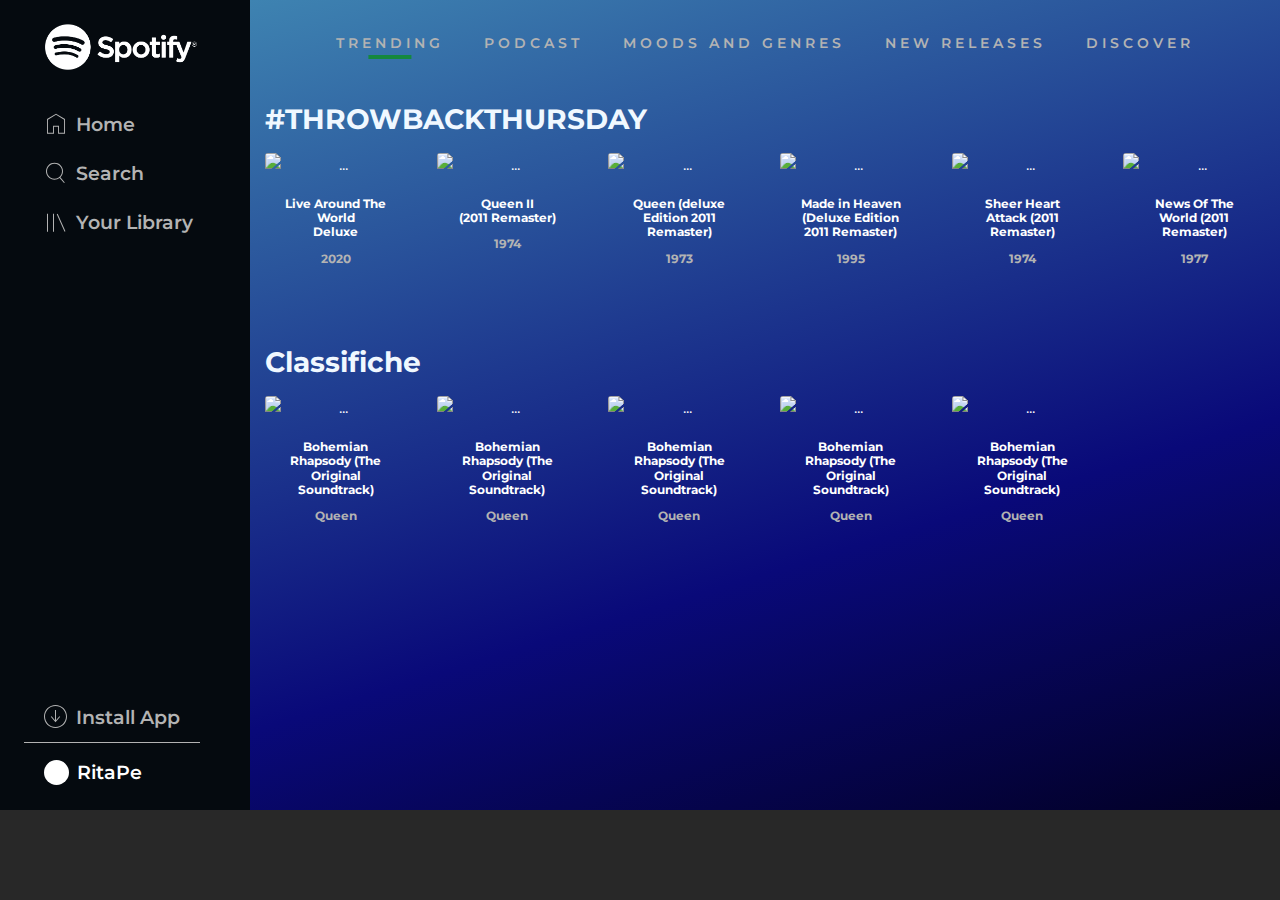
==== index.html @ f28c3aa2 "card-effect-index-album" ====
<!DOCTYPE html>
<html lang="en">

<head>
    <meta charset="UTF-8">
    <meta name="viewport" content="width=device-width, initial-scale=1.0">
    <link rel="stylesheet" href="https://stackpath.bootstrapcdn.com/bootstrap/4.5.2/css/bootstrap.min.css">
    <link rel="stylesheet" href="style.css">
    <title>Spotify Clone</title>
</head>

<body>
    <div class="wrapper d-flex flex-column-reverse flex-md-row">
        <div class="sideNav d-flex flex-row flex-md-column">
            <div class="sideNav__nav d-flex flex-row flex-md-column">
                <!-- logo -->

                <a href="#" class="sideNav__logo d-none d-md-block"><img src="./imgs/Spotify_Logo_RGB_White.png"
                        alt="spotify_logo"></a>

                <!-- sidebar links -->
                <div class="sideNav__nav-links d-flex flex-row flex-md-column text-left">
                    <a href="#"> <svg class="mr-2" viewBox="0 0 512 512" width="24" height="24"
                            xmlns="http://www.w3.org/2000/svg">
                            <path
                                d="M 256.274 60.84 L 84.324 166.237 L 84.324 443.063 L 193.27 443.063 L 193.27 293.73 L 320.228 293.73 L 320.228 443.063 L 428.222 443.063 L 428.222 165.476 L 256.274 60.84 Z M 256.274 35.95 L 448.452 149.145 L 448.452 464.395 L 300 464.395 L 300 315.062 L 213.499 315.062 L 213.499 464.395 L 64.095 464.395 L 64.095 150.161 L 256.274 35.95 Z"
                                fill="currentColor"></path>
                        </svg> <span>Home</span></a>
                    <a href="#"><svg class="mr-2" viewBox="0 0 512 512" width="24" height="24"
                            xmlns="http://www.w3.org/2000/svg">
                            <path
                                d="M349.714 347.937l93.714 109.969-16.254 13.969-93.969-109.969q-48.508 36.825-109.207 36.825-36.826 0-70.476-14.349t-57.905-38.603-38.603-57.905-14.349-70.476 14.349-70.476 38.603-57.905 57.905-38.603 70.476-14.349 70.476 14.349 57.905 38.603 38.603 57.905 14.349 70.476q0 37.841-14.73 71.619t-40.889 58.921zM224 377.397q43.428 0 80.254-21.461t58.286-58.286 21.461-80.254-21.461-80.254-58.286-58.285-80.254-21.46-80.254 21.46-58.285 58.285-21.46 80.254 21.46 80.254 58.285 58.286 80.254 21.461z"
                                fill="currentColor" fill-rule="evenodd"></path>
                        </svg><span>Search</span></a>
                    <a href="#"><svg class="mr-2" viewBox="0 0 512 512" width="24" height="24"
                            xmlns="http://www.w3.org/2000/svg">
                            <path class="mr-2"
                                d="M291.301 81.778l166.349 373.587-19.301 8.635-166.349-373.587zM64 463.746v-384h21.334v384h-21.334zM192 463.746v-384h21.334v384h-21.334z"
                                fill="currentColor"></path>
                        </svg><span> Your Library</span></a>

                </div>
            </div>

            <!-- sidebar install app -->
            <div class="sideNav__footer sideNav__nav-links text-left d-none d-md-block">
                <a href="#"> <svg role="img" height="24" width="24" viewBox="0 0 24 24" class="mr-2">
                        <path
                            d="M11.5 0C5.149 0 0 5.148 0 11.5 0 17.851 5.149 23 11.5 23S23 17.851 23 11.5C23 5.148 17.851 0 11.5 0zm0 22C5.71 22 1 17.29 1 11.5S5.71 1 11.5 1 22 5.71 22 11.5 17.29 22 11.5 22zm.499-6.842V5h-1v10.149l-3.418-3.975-.758.652 4.678 5.44 4.694-5.439-.757-.653-3.439 3.984z"
                            fill="currentColor">
                        </path>
                    </svg> Install App</a>
                <a href="#" class="sideNav__user">
                    <div class="sideNav__user-avatar"><img class="img-fluid"
                            src="https://img2.pngio.com/avatar-female-person-user-woman-young-icon-avatar-person-png-512_512.png"
                            alt=""></div>RitaPe
                 </a>

            </div>
        </div>





        <main class="container-fluid container-index">
            <!-- here you put the content of each page -->
          <div class="navBar col-12 d-flex justify-content-center">
              <a href="#" class="navBar__link active">Trending</a>
                            <a href="#" class="navBar__link">Podcast</a>
            <a href="#" class="navBar__link">Moods and genres</a>
            <a href="#" class="navBar__link">New releases</a>
            <a href="#" class="navBar__link">Discover</a>


          </div>
          <section class="index__cards">
                        <h3 class="text-left my-3" style="font-weight: bold">#THROWBACKTHURSDAY</h3>

                        <div class="row">
                            
                            <div
                                class="col-6 col-md-3 col-lg-2 text-center"
                                style="margin-bottom: 2rem">
                                <div class="card card-spotify">
                                    <img
                                        src="https://images-na.ssl-images-amazon.com/images/I/91A1%2BqyzqBL._AC_SL1500_.jpg"
                                        class="card-img-top"
                                        alt="..."
                                    />
                                    <div class="card-body">
                                        <h5 class="card-title">
                                            Live Around The World <br />Deluxe
                                        </h5>
                                        <h6 class="card-title">2020</h6>
                                    </div>
                                </div>
                            </div>
                            <div
                                class="col-6 col-md-3 col-lg-2 text-center"
                                style="margin-bottom: 2rem">
                                <div class="card card-spotify">
                                    <img
                                        src="https://images-na.ssl-images-amazon.com/images/I/71B34LLm%2B9L._AC_SL1400_.jpg"
                                        class="card-img-top"
                                        alt="..."
                                    />
                                    <div class="card-body">
                                        <h5 class="card-title">
                                            Queen II <br/>(2011 Remaster)
                                        </h5>
                                        <h6 class="card-title">1974</h6>
                                    </div>
                                </div>
                            </div>
                            <div
                                class="col-6 col-md-3 col-lg-2 text-center"
                                style="margin-bottom: 2rem">
                                <div class="card card-spotify">
                                    <img
                                        src="https://images-na.ssl-images-amazon.com/images/I/813RMq4iTFL._AC_SL1400_.jpg"
                                        class="card-img-top"
                                        alt="..."
                                    />
                                    <div class="card-body">
                                        <h5 class="card-title">
                                            Queen (deluxe Edition 2011 Remaster)
                                        </h5>
                                        <h6 class="card-title">1973</h6>
                                    </div>
                                </div>
                            </div>
                            <div
                                class="col-6 col-md-3 col-lg-2 text-center"
                                style="margin-bottom: 2rem">
                                <div class="card card-spotify">
                                    <img
                                    src="https://m.media-amazon.com/images/I/61zWioxHfwL._SS500_.jpg"
                                        class="card-img-top"
                                        alt="..."
                                    />
                                    <div class="card-body">
                                        <h5 class="card-title">
                                            Made in Heaven (Deluxe Edition 2011 Remaster)
                                        </h5>
                                        <h6 class="card-title">1995</h6>
                                    </div>
                                </div>
                            </div>
                            <div
                                class="col-6 col-md-3 col-lg-2 text-center"
                                style="margin-bottom: 2rem">
                                <div class="card card-spotify">
                                    <img
                                        src="https://images-na.ssl-images-amazon.com/images/I/71V5KksYYYL._AC_SL1400_.jpg"
                                        class="card-img-top"
                                        alt="..."
                                    />
                                    <div class="card-body">
                                        <h5 class="card-title">
                                            Sheer Heart Attack (2011 Remaster)
                                        </h5>
                                        <h6 class="card-title">1974</h6>
                                    </div>
                                </div>
                            </div>
                            <div
                                class="col-6 col-md-3 col-lg-2 text-center"
                                style="margin-bottom: 2rem">
                                <div class="card card-spotify">
                                    <img
                                        src="https://images-na.ssl-images-amazon.com/images/I/819A1bn-xyL._AC_SL1400_.jpg""
                                        class="card-img-top"
                                        alt="..."
                                    />
                                    <div class="card-body">
                                        <h5 class="card-title">
                                            News Of The World (2011 Remaster)
                                        </h5>
                                        <h6 class="card-title">1977</h6>
                                    </div>
                                </div>
                            </div>
                            
                        </div>
            <h3 class="text-left my-3" style="font-weight: bold">Classifiche</h3>
                <div class="row">
                <div class="col-6 col-md-3 col-lg-2 text-center" style="margin-bottom: 2rem">
                    <div class="card card-spotify">
                        <img src="https://charts-images.scdn.co/assets/locale_en/regional/daily/region_global_large.jpg"
                            class="card-img-top" alt="..." />
                        <div class="card-body">
                            <h5 class="card-title">Bohemian Rhapsody (The Original Soundtrack)</h5>
                            <h6 class="card-title">Queen</h6>
                        </div>
                    </div>
                </div>
                <div class="col-6 col-md-3 col-lg-2 text-center" style="margin-bottom: 2rem">
                    <div class="card card-spotify">
                        <img src="https://charts-images.scdn.co/assets/locale_en/regional/daily/region_it_default.jpg" class="card-img-top"
                            alt="..." />
                        <div class="card-body">
                            <h5 class="card-title">Bohemian Rhapsody (The Original Soundtrack)</h5>
                            <h6 class="card-title">Queen</h6>
                        </div>
                    </div>
                </div>
                <div class="col-6 col-md-3 col-lg-2 text-center" style="margin-bottom: 2rem">
                    <div class="card card-spotify">
                        <img src="https://images-na.ssl-images-amazon.com/images/I/91sLchfSmpL._AC_SL1500_.jpg" class="card-img-top"
                            alt="..." />
                        <div class="card-body">
                            <h5 class="card-title">Bohemian Rhapsody (The Original Soundtrack)</h5>
                            <h6 class="card-title">Queen</h6>
                        </div>
                    </div>
                </div>
                <div class="col-6 col-md-3 col-lg-2 text-center" style="margin-bottom: 2rem">
                    <div class="card card-spotify">
                        <img src="https://images-na.ssl-images-amazon.com/images/I/71V5KksYYYL._AC_SL1400_.jpg" class="card-img-top"
                            alt="..." />
                        <div class="card-body">
                            <h5 class="card-title">Bohemian Rhapsody (The Original Soundtrack)</h5>
                            <h6 class="card-title">Queen</h6>
                        </div>
                    </div>
                </div>
                <div class="col-6 col-md-3 col-lg-2 text-center" style="margin-bottom: 2rem">
                    <div class="card card-spotify">
                        <img src="https://m.media-amazon.com/images/I/61zWioxHfwL._SS500_.jpg" class="card-img-top" alt="..." />
                        <div class="card-body">
                            <h5 class="card-title">Bohemian Rhapsody (The Original Soundtrack)</h5>
                            <h6 class="card-title">Queen</h6>
                        </div>
                    </div>
                </div>
                
            </div>
            </div>
            </section>
        </main>

    </div>
    <section class="player">
        <iframe src="https://open.spotify.com/embed/track/0VjIjW4GlUZAMYd2vXMi3b" id="music-player" frameborder="0"
            allowtransparency="true" allow="encrypted-media" autoplay="1"></iframe>
    </section>


    <!-- jQuery (necessary for Bootstrap's JavaScript plugins) -->
    <script src="https://ajax.googleapis.com/ajax/libs/jquery/1.12.4/jquery.min.js"></script>
    <!-- Include all compiled plugins (below), or include individual files as needed -->
    <script src="js/bootstrap.min.js"></script>
</body>

</html>
---- style.css ----
@import url("https://fonts.googleapis.com/css2?family=Montserrat:ital,wght@0,100;0,200;0,300;0,400;0,600;0,700;0,800;1,300;1,400&display=swap");

/* Color sheme 
black-navbar: #050A0F,
color-player:#282828,
color-links-sideNav: #b3b3b3
*/

:root {
  --color-navbar: #050a0f;
  --color-player: #282828;
  --main-font: "Montserrat", sans- serif;
  --color-links-sideNav: #b3b3b3;
  --color-dividers-login: #d9dadc;
  --plyer-height-desktop: 90px;
  --color-green: #15883e;
  --color-bacl-hover: #282828;
  --color-background: #181818;
}
/*---------------------------- UTILS------------------------------ */

/*---------------------------- SCHELETON AND GENERAL SETTINGS------------------------------ */
.wrapper {
  font-family: var(--main-font);
  min-height: 100vh;
  padding-bottom: 90px;
}
.container-fluid {
  background-color: var(--color-background);
  margin: 0;
  max-width: none;
}
.container-index {
  background: rgb(2, 0, 36);
  background: linear-gradient(
    343deg,
    rgba(2, 0, 36, 1) 0%,
    rgba(9, 9, 121, 1) 35%,
    rgba(62, 131, 177, 1) 100%
  );
}
.col-12 {
  padding: 0;
}

/*----------------------------- BUTTONS---------------------------------- */

.btn-fb {
  color: rgb(255, 255, 255);
  background-color: rgb(59, 89, 152);
}
.btn-login {
  font-size: 14px;
  line-height: 1;
  transition-property: background-color, border-color, color, box-shadow, filter;
  transition-duration: 0.3s;
  letter-spacing: 2px;
  min-width: 160px;
  text-transform: uppercase;
  white-space: normal;
  text-align: center;
  font-weight: 500;
  border-radius: 500px;
  padding: 16px 48px 18px;
  border-width: 0px;
}
.btn-black {
  color: rgb(255, 255, 255);
  background-color: rgb(0, 0, 0);
}
.btn-default {
  color: rgb(97, 100, 103);
  box-shadow: rgb(97, 100, 103) 0px 0px 0px 2px inset;
  background-color: transparent;
}
.btn-green {
  color: rgb(255, 255, 255);
  background-color: rgb(21, 136, 62);
}
.btn-dark-trasparent {
  background-color: rgba(25, 20, 20, 0.3);
  border: solid 2px var(--color-links-sideNav);
  color: white;
}

/* ---------------------------------------SIDENAV--------------------------------- */
.sideNav {
  width: 20vw;
  min-width: 250px;
  max-width: 320px;
  background-color: var(--color-navbar);
  padding: 1.5em;
  position: relative;
}

.sideNav__logo img {
  width: 76%;
  margin-left: 20px;
  margin-bottom: 30px;
}

.sideNav__nav-links a {
  color: var(--color-links-sideNav);
  padding: 10px 20px;
  font-weight: 600;
  font-size: 1.2em;
  display: flex;
  align-items: center;
  text-decoration: none;
}
.sideNav__footer {
  position: absolute;
  top: 77vh;
}
.sideNav__user-avatar {
  height: 25px;
  width: 25px;
  background-color: white;
  border-radius: 100%;
  margin-right: 8px;
}
.sideNav__nav-links a.sideNav__user {
  color: white;
  border-top: 1px solid var(--color-links-sideNav);
  padding-top: 15px;
}
/* ----------------------------------------------------NAVBAR----------------------------------------------------------- */
.navBar {
}

.navBar a.navBar__link {
  text-transform: uppercase;
  color: #b3b3b3;

  margin: 33px 20px;
  font-size: 14px;
  font-weight: 600;
  letter-spacing: 4px;
  position: relative;
  text-decoration: none;
}
a.navBar__link.active::after {
  position: absolute;
  content: "";
  width: 40%;
  height: 4px;
  bottom: -5px;
  left: 50%;
  transform: translateX(-50%);
  background-color: var(--color-green);
}
/* -----------------------------------------------PLAYER BOTTOM---------------------------------------------*/
.player iframe {
  width: 100vw;
  height: var(--plyer-height-desktop);
  background-color: var(--color-player);
  position: fixed;
  bottom: 0;
  z-index: 1;
}
/* ----------------------------------------LOGIN-PAGE ----------------------------------------------------*/
/* ----------------------------------------LOGIN-PAGE ----------------------------------------------------*/
/* ----------------------------------------LOGIN-PAGE ----------------------------------------------------*/

.login__box {
  width: 80vw;
  max-width: 450px;
  min-width: 375px;
  margin: 0px auto;
  padding: 10px 30px;
}
.login__header {
  text-align: center;
  padding: 22px 0px;
  border-bottom: 1px solid var(--color-dividers-login);
}

.login__logo {
  width: 15%;
  min-width: 130px;
}

.login__box h6 {
  font-weight: 700;
  text-align: center;
}

.login__socials {
  padding-bottom: 10px;
  margin-bottom: 20px;
  position: relative;
  border-bottom: 1px solid var(--color-dividers-login);
}

.login__socials::after {
  content: "OR";
  position: absolute;
  bottom: -10px;
  right: 50%;
  background-color: white;
  font-weight: 700;
  font-size: 12px;
  padding: 0px 10px;
}
.login__inputs {
  padding-bottom: 40px;
  border-bottom: 1px solid var(--color-dividers-login);
}
.input-group-text {
  background-color: transparent !important;
}

.login__forgotPass a {
  color: var(--color-green);
}

.login__signup {
  padding-top: 24px;
}

/* -----------------------------------------------ALBUM PAGE---------------------------------------------*/
/* -----------------------------------------------ALBUM PAGE---------------------------------------------*/
/* -----------------------------------------------ALBUM PAGE---------------------------------------------*/

/*----------------------------------------Jumbotron Artist Page--------------------------------------------*/

.jumbotron {
  background-image: url("https://cdn.britannica.com/83/149183-050-25913164/Queen.jpg");
  background-size: cover;
  margin-bottom: 0 !important;
  position: relative;
  min-height: 40vh;
}

.jumbotron h1,
p {
  color: white;
  font-weight: 700;
  margin-bottom: 40px;
  font-size: 80px;
}

.jumbo-content {
  font-family: "Montserrat", sans-serif;
  font-style: normal;
  margin-top: 80px;
}
.jumbo-content h6:first-child {
  color: #b3b3b3;
}

.buttons-wrapper {
  display: inline;
  margin-right: 15px;
}

.buttons-wrapper > button {
  padding: 15px 43px;
  margin-right: 20px;
}
.buttons-wrapper i {
  color: white;
  font-size: 30px;
}

.jumbo-links {
  margin-top: -50px;
  background-color: rgba(25, 20, 20, 0.26);
}

.jumbo__overlay {
  position: absolute;
  top: 0;
  left: 0;
  width: 100%;
  height: 100%;
  background: rgb(0, 0, 0);
  background: linear-gradient(
    9deg,
    rgba(0, 0, 0, 1) 0%,
    rgba(116, 115, 113, 0.4243870578778135) 100%
  );
}
.jumbo-links > a {
  color: #b3b3b3;
}
.jumbo-links > a:hover {
  color: white;
  text-decoration: none;
}

/*----------------------------------------Cards -  Artist Page--------------------------------------------*/

h3 {
  font-weight: bold;
  color: aliceblue;
}

.card-title {
  font-weight: bold;
}
.card-body h5 {
  font-size: 12px;
}
.card-body h6 {
  color: var(--color-links-sideNav);
  font-size: 12px;
}

.card-spotify {
  color: white;
  background-color: transparent;
  border-style: none;  
  margin: auto;
  transform: translateY(0);
  transition: box-shadow 0.3s ease, transform 0.7s ease;
}

.card-spotify:hover {
  transform: translateY(-10px);
  box-shadow: 0 10px 20px rgba(255, 255, 255, 0.433);
}


/* ----------------------------------------MEDIA QUERIES ----------------------------------------------------*/

@media screen and (max-width: 768px) {
  .sideNav {
    position: fixed;
    bottom: 0;
    height: 80px;
    max-width: none;
    width: 100vw;
    padding: 10px;
    align-items: center;
    justify-content: center;
  }

  .sideNav__nav-links {
    width: 100vw;
    justify-content: space-around;
    padding-top: 10px;
  }
  .sideNav__nav-links a {
    display: flex;
    flex-direction: column;
    font-size: 0.8em;
  }

  .navBar a.navBar__link {
    font-size: 12px;
    margin: 33px 20px;
  }

  /* PLAYER BOTTOM*/

  .player iframe {
    height: 80px;
    bottom: 60px;
  }
}
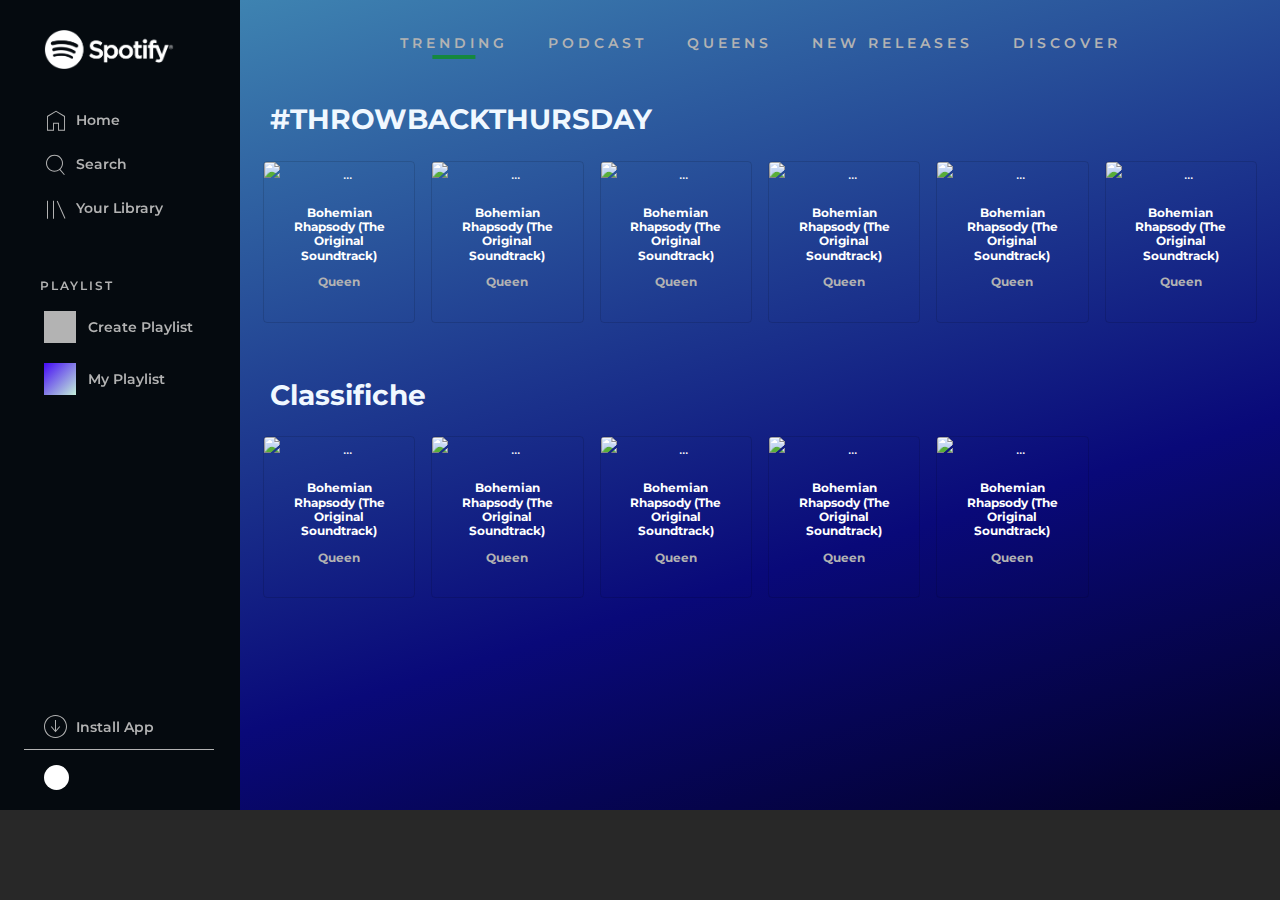
==== commit be0e85b5: "single album page added" ====
--- a/index.html
+++ b/index.html
@@ -12,15 +12,15 @@
 <body>
     <div class="wrapper d-flex flex-column-reverse flex-md-row">
         <div class="sideNav d-flex flex-row flex-md-column">
-            <div class="sideNav__nav d-flex flex-row flex-md-column">
+            <div class="sideNav__nav sideNav__top d-flex flex-row flex-md-column">
                 <!-- logo -->
 
                 <a href="#" class="sideNav__logo d-none d-md-block"><img src="./imgs/Spotify_Logo_RGB_White.png"
                         alt="spotify_logo"></a>
 
                 <!-- sidebar links -->
-                <div class="sideNav__nav-links d-flex flex-row flex-md-column text-left">
-                    <a href="#"> <svg class="mr-2" viewBox="0 0 512 512" width="24" height="24"
+                <div class=" sideNav__nav-links d-flex flex-row flex-md-column text-left">
+                    <a href="index.html"> <svg class="mr-2" viewBox="0 0 512 512" width="24" height="24"
                             xmlns="http://www.w3.org/2000/svg">
                             <path
                                 d="M 256.274 60.84 L 84.324 166.237 L 84.324 443.063 L 193.27 443.063 L 193.27 293.73 L 320.228 293.73 L 320.228 443.063 L 428.222 443.063 L 428.222 165.476 L 256.274 60.84 Z M 256.274 35.95 L 448.452 149.145 L 448.452 464.395 L 300 464.395 L 300 315.062 L 213.499 315.062 L 213.499 464.395 L 64.095 464.395 L 64.095 150.161 L 256.274 35.95 Z"
@@ -40,6 +40,17 @@
                         </svg><span> Your Library</span></a>
 
                 </div>
+                <!-- sidebar playlist -->
+
+                <div
+                    class=" sideNav__nav-links sideNav__playlist  d-none d-md-flex flex-row flex-md-column text-left mt-5">
+                    <h6 class="ml-3">PLAYLIST</h6>
+                    <a class="sideNav__nav-addPlay" data-toggle="modal" data-target="#createPlaylistModal"><i
+                            class="fas fa-plus "></i><span>Create Playlist</span></a>
+                    <a href="#"><span class="sideNav__nav-play-thumb"><i class="fas fa-music"></i></span><span> My
+                            Playlist</span></a>
+
+                </div>
             </div>
 
             <!-- sidebar install app -->
@@ -51,10 +62,9 @@
                         </path>
                     </svg> Install App</a>
                 <a href="#" class="sideNav__user">
-                    <div class="sideNav__user-avatar"><img class="img-fluid"
-                            src="https://img2.pngio.com/avatar-female-person-user-woman-young-icon-avatar-person-png-512_512.png"
-                            alt=""></div>RitaPe
-                 </a>
+                    <div class="sideNav__user-avatar"><img id="img-avatar" src="" class="img-fluid" alt=""></div><span
+                        id="usernameSpan"></span>
+                </a>
 
             </div>
         </div>
@@ -65,180 +75,167 @@
 
         <main class="container-fluid container-index">
             <!-- here you put the content of each page -->
-          <div class="navBar col-12 d-flex justify-content-center">
-              <a href="#" class="navBar__link active">Trending</a>
-                            <a href="#" class="navBar__link">Podcast</a>
-            <a href="#" class="navBar__link">Moods and genres</a>
-            <a href="#" class="navBar__link">New releases</a>
-            <a href="#" class="navBar__link">Discover</a>
-
-
-          </div>
-          <section class="index__cards">
-                        <h3 class="text-left my-3" style="font-weight: bold">#THROWBACKTHURSDAY</h3>
-
-                        <div class="row">
-                            
-                            <div
-                                class="col-6 col-md-3 col-lg-2 text-center"
-                                style="margin-bottom: 2rem">
-                                <div class="card card-spotify">
-                                    <img
-                                        src="https://images-na.ssl-images-amazon.com/images/I/91A1%2BqyzqBL._AC_SL1500_.jpg"
-                                        class="card-img-top"
-                                        alt="..."
-                                    />
-                                    <div class="card-body">
-                                        <h5 class="card-title">
-                                            Live Around The World <br />Deluxe
-                                        </h5>
-                                        <h6 class="card-title">2020</h6>
-                                    </div>
-                                </div>
-                            </div>
-                            <div
-                                class="col-6 col-md-3 col-lg-2 text-center"
-                                style="margin-bottom: 2rem">
-                                <div class="card card-spotify">
-                                    <img
-                                        src="https://images-na.ssl-images-amazon.com/images/I/71B34LLm%2B9L._AC_SL1400_.jpg"
-                                        class="card-img-top"
-                                        alt="..."
-                                    />
-                                    <div class="card-body">
-                                        <h5 class="card-title">
-                                            Queen II <br/>(2011 Remaster)
-                                        </h5>
-                                        <h6 class="card-title">1974</h6>
-                                    </div>
-                                </div>
-                            </div>
-                            <div
-                                class="col-6 col-md-3 col-lg-2 text-center"
-                                style="margin-bottom: 2rem">
-                                <div class="card card-spotify">
-                                    <img
-                                        src="https://images-na.ssl-images-amazon.com/images/I/813RMq4iTFL._AC_SL1400_.jpg"
-                                        class="card-img-top"
-                                        alt="..."
-                                    />
-                                    <div class="card-body">
-                                        <h5 class="card-title">
-                                            Queen (deluxe Edition 2011 Remaster)
-                                        </h5>
-                                        <h6 class="card-title">1973</h6>
-                                    </div>
-                                </div>
-                            </div>
-                            <div
-                                class="col-6 col-md-3 col-lg-2 text-center"
-                                style="margin-bottom: 2rem">
-                                <div class="card card-spotify">
-                                    <img
-                                    src="https://m.media-amazon.com/images/I/61zWioxHfwL._SS500_.jpg"
-                                        class="card-img-top"
-                                        alt="..."
-                                    />
-                                    <div class="card-body">
-                                        <h5 class="card-title">
-                                            Made in Heaven (Deluxe Edition 2011 Remaster)
-                                        </h5>
-                                        <h6 class="card-title">1995</h6>
-                                    </div>
-                                </div>
-                            </div>
-                            <div
-                                class="col-6 col-md-3 col-lg-2 text-center"
-                                style="margin-bottom: 2rem">
-                                <div class="card card-spotify">
-                                    <img
-                                        src="https://images-na.ssl-images-amazon.com/images/I/71V5KksYYYL._AC_SL1400_.jpg"
-                                        class="card-img-top"
-                                        alt="..."
-                                    />
-                                    <div class="card-body">
-                                        <h5 class="card-title">
-                                            Sheer Heart Attack (2011 Remaster)
-                                        </h5>
-                                        <h6 class="card-title">1974</h6>
-                                    </div>
-                                </div>
-                            </div>
-                            <div
-                                class="col-6 col-md-3 col-lg-2 text-center"
-                                style="margin-bottom: 2rem">
-                                <div class="card card-spotify">
-                                    <img
-                                        src="https://images-na.ssl-images-amazon.com/images/I/819A1bn-xyL._AC_SL1400_.jpg""
-                                        class="card-img-top"
-                                        alt="..."
-                                    />
-                                    <div class="card-body">
-                                        <h5 class="card-title">
-                                            News Of The World (2011 Remaster)
-                                        </h5>
-                                        <h6 class="card-title">1977</h6>
-                                    </div>
-                                </div>
-                            </div>
-                            
-                        </div>
-            <h3 class="text-left my-3" style="font-weight: bold">Classifiche</h3>
+            <div class="navBar__hamburger d-flex justify-content-end d-md-none mt-4"><i class="fas fa-bars"></i>
+            </div>
+            <div class="index__navBar navBar col-12 d-none d-md-flex justify-content-center" id="indexNavbar">
+                <a href="#" class="navBar__link active">Trending</a>
+                <a href="#" class="navBar__link">Podcast</a>
+                <a href="albums.html" class="navBar__link">Queens</a>
+                <a href="#" class="navBar__link">New releases</a>
+                <a href="#" class="navBar__link">Discover</a>
+
+
+            </div>
+            <section class="index__cards container">
+                <h3 class="text-left my-3" style="font-weight: bold">#THROWBACKTHURSDAY</h3>
+
                 <div class="row">
-                <div class="col-6 col-md-3 col-lg-2 text-center" style="margin-bottom: 2rem">
-                    <div class="card card-spotify">
-                        <img src="https://charts-images.scdn.co/assets/locale_en/regional/daily/region_global_large.jpg"
-                            class="card-img-top" alt="..." />
-                        <div class="card-body">
-                            <h5 class="card-title">Bohemian Rhapsody (The Original Soundtrack)</h5>
-                            <h6 class="card-title">Queen</h6>
-                        </div>
-                    </div>
-                </div>
-                <div class="col-6 col-md-3 col-lg-2 text-center" style="margin-bottom: 2rem">
-                    <div class="card card-spotify">
-                        <img src="https://charts-images.scdn.co/assets/locale_en/regional/daily/region_it_default.jpg" class="card-img-top"
-                            alt="..." />
-                        <div class="card-body">
-                            <h5 class="card-title">Bohemian Rhapsody (The Original Soundtrack)</h5>
-                            <h6 class="card-title">Queen</h6>
-                        </div>
-                    </div>
-                </div>
-                <div class="col-6 col-md-3 col-lg-2 text-center" style="margin-bottom: 2rem">
-                    <div class="card card-spotify">
-                        <img src="https://images-na.ssl-images-amazon.com/images/I/91sLchfSmpL._AC_SL1500_.jpg" class="card-img-top"
-                            alt="..." />
-                        <div class="card-body">
-                            <h5 class="card-title">Bohemian Rhapsody (The Original Soundtrack)</h5>
-                            <h6 class="card-title">Queen</h6>
-                        </div>
-                    </div>
-                </div>
-                <div class="col-6 col-md-3 col-lg-2 text-center" style="margin-bottom: 2rem">
-                    <div class="card card-spotify">
-                        <img src="https://images-na.ssl-images-amazon.com/images/I/71V5KksYYYL._AC_SL1400_.jpg" class="card-img-top"
-                            alt="..." />
-                        <div class="card-body">
-                            <h5 class="card-title">Bohemian Rhapsody (The Original Soundtrack)</h5>
-                            <h6 class="card-title">Queen</h6>
-                        </div>
-                    </div>
-                </div>
-                <div class="col-6 col-md-3 col-lg-2 text-center" style="margin-bottom: 2rem">
-                    <div class="card card-spotify">
-                        <img src="https://m.media-amazon.com/images/I/61zWioxHfwL._SS500_.jpg" class="card-img-top" alt="..." />
-                        <div class="card-body">
-                            <h5 class="card-title">Bohemian Rhapsody (The Original Soundtrack)</h5>
-                            <h6 class="card-title">Queen</h6>
-                        </div>
-                    </div>
-                </div>
-                
-            </div>
-            </div>
-            </section>
-        </main>
+
+                    <div class="col-6 col-md-3 col-lg-2 text-center" style="margin-bottom: 2rem">
+                        <div class="card card-spotify">
+                            <img src="https://images-na.ssl-images-amazon.com/images/I/91sLchfSmpL._AC_SL1500_.jpg"
+                                class="card-img-top" alt="..." />
+                            <div class="card-body">
+                                <h5 class="card-title">Bohemian Rhapsody (The Original Soundtrack)</h5>
+                                <h6 class="card-title">Queen</h6>
+                            </div>
+                        </div>
+                    </div>
+                    <div class="col-6 col-md-3 col-lg-2 text-center" style="margin-bottom: 2rem">
+                        <div class="card card-spotify">
+                            <img src="https://images-na.ssl-images-amazon.com/images/I/71V74NRrgPL._AC_SL1200_.jpg"
+                                class="card-img-top" alt="..." />
+                            <div class="card-body">
+                                <h5 class="card-title">Bohemian Rhapsody (The Original Soundtrack)</h5>
+                                <h6 class="card-title">Queen</h6>
+                            </div>
+                        </div>
+                    </div>
+                    <div class="col-6 col-md-3 col-lg-2 text-center" style="margin-bottom: 2rem">
+                        <div class="card card-spotify">
+                            <img src="https://m.media-amazon.com/images/I/71P0x5gbkSL._SS500_.jpg" class="card-img-top"
+                                alt="..." />
+                            <div class="card-body">
+                                <h5 class="card-title">Bohemian Rhapsody (The Original Soundtrack)</h5>
+                                <h6 class="card-title">Queen</h6>
+                            </div>
+                        </div>
+                    </div>
+                    <div class="col-6 col-md-3 col-lg-2 text-center" style="margin-bottom: 2rem">
+                        <div class="card card-spotify">
+                            <img src="https://images-na.ssl-images-amazon.com/images/I/51UtWpxbNYL._AC_SL1500_.jpghttps://images-na.ssl-images-amazon.com/images/I/91sLchfSmpL._AC_SL1500_.jpg"
+                                class="card-img-top" alt="..." />
+                            <div class="card-body">
+                                <h5 class="card-title">Bohemian Rhapsody (The Original Soundtrack)</h5>
+                                <h6 class="card-title">Queen</h6>
+                            </div>
+                        </div>
+                    </div>
+                    <div class="col-6 col-md-3 col-lg-2 text-center" style="margin-bottom: 2rem">
+                        <div class="card card-spotify">
+                            <img src="https://images-na.ssl-images-amazon.com/images/I/81IdGCZz2KL._AC_SL1500_.jpg"
+                                class="card-img-top" alt="..." />
+                            <div class="card-body">
+                                <h5 class="card-title">Bohemian Rhapsody (The Original Soundtrack)</h5>
+                                <h6 class="card-title">Queen</h6>
+                            </div>
+                        </div>
+                    </div>
+                    <div class="col-6 col-md-3 col-lg-2 text-center" style="margin-bottom: 2rem">
+                        <div class="card card-spotify">
+                            <img src="https://images-na.ssl-images-amazon.com/images/I/91A1%2BqyzqBL._AC_SL1500_.jpg"
+                                class="card-img-top" alt="..." />
+                            <div class="card-body">
+                                <h5 class="card-title">Bohemian Rhapsody (The Original Soundtrack)</h5>
+                                <h6 class="card-title">Queen</h6>
+                            </div>
+                        </div>
+                    </div>
+                </div>
+                <h3 class="text-left my-3" style="font-weight: bold">Classifiche</h3>
+                <div class="row">
+                    <div class="col-6 col-md-3 col-lg-2 text-center" style="margin-bottom: 2rem">
+                        <div class="card card-spotify">
+                            <img src="https://charts-images.scdn.co/assets/locale_en/regional/daily/region_global_large.jpg"
+                                class="card-img-top" alt="..." />
+                            <div class="card-body">
+                                <h5 class="card-title">Bohemian Rhapsody (The Original Soundtrack)</h5>
+                                <h6 class="card-title">Queen</h6>
+                            </div>
+                        </div>
+                    </div>
+                    <div class="col-6 col-md-3 col-lg-2 text-center" style="margin-bottom: 2rem">
+                        <div class="card card-spotify">
+                            <img src="https://charts-images.scdn.co/assets/locale_en/regional/daily/region_it_default.jpg"
+                                class="card-img-top" alt="..." />
+                            <div class="card-body">
+                                <h5 class="card-title">Bohemian Rhapsody (The Original Soundtrack)</h5>
+                                <h6 class="card-title">Queen</h6>
+                            </div>
+                        </div>
+                    </div>
+                    <div class="col-6 col-md-3 col-lg-2 text-center" style="margin-bottom: 2rem">
+                        <div class="card card-spotify">
+                            <img src="https://images-na.ssl-images-amazon.com/images/I/91sLchfSmpL._AC_SL1500_.jpg"
+                                class="card-img-top" alt="..." />
+                            <div class="card-body">
+                                <h5 class="card-title">Bohemian Rhapsody (The Original Soundtrack)</h5>
+                                <h6 class="card-title">Queen</h6>
+                            </div>
+                        </div>
+                    </div>
+                    <div class="col-6 col-md-3 col-lg-2 text-center" style="margin-bottom: 2rem">
+                        <div class="card card-spotify">
+                            <img src="https://images-na.ssl-images-amazon.com/images/I/71V5KksYYYL._AC_SL1400_.jpg"
+                                class="card-img-top" alt="..." />
+                            <div class="card-body">
+                                <h5 class="card-title">Bohemian Rhapsody (The Original Soundtrack)</h5>
+                                <h6 class="card-title">Queen</h6>
+                            </div>
+                        </div>
+                    </div>
+                    <div class="col-6 col-md-3 col-lg-2 text-center" style="margin-bottom: 2rem">
+                        <div class="card card-spotify">
+                            <img src="https://m.media-amazon.com/images/I/61zWioxHfwL._SS500_.jpg" class="card-img-top"
+                                alt="..." />
+                            <div class="card-body">
+                                <h5 class="card-title">Bohemian Rhapsody (The Original Soundtrack)</h5>
+                                <h6 class="card-title">Queen</h6>
+                            </div>
+                        </div>
+                    </div>
+
+                </div>
+    </div>
+    </section>
+    <!-- Create Playlist Modal -->
+    <div class="modal fade" id="createPlaylistModal" tabindex="-1" role="dialog"
+        aria-labelledby="createPlaylistModalLabel" aria-hidden="true">
+        <div class="modal-dialog" role="document">
+            <div class="modal-content">
+                <div class="modal-header text-center">
+                    <h5 class="modal-title" id="createPlaylistModalLabel">Create Playlist</h5>
+                    <button type="button" class="close" data-dismiss="modal" aria-label="Close">
+                        <span aria-hidden="true"><i class="far fa-times-circle text-white"></i></span>
+                    </button>
+                </div>
+                <div class="modal-body">
+                    <div class="input-group mb-3">
+                        <input id="playlistName" type="text" class="form-control" placeholder="Playlist Name" value=""
+                            aria-label="Playlist Name" aria-describedby="playslist-name">
+
+                    </div>
+                </div>
+                <div class="modal-footer">
+
+                    <button type="button" id="createPlaylistBtn" class="btn-login btn-green btn-modals"
+                        data-dismiss="modal">Create
+                        Playlist</button>
+                </div>
+            </div>
+        </div>
+    </div>
+    </main>
 
     </div>
     <section class="player">
@@ -246,11 +243,17 @@
             allowtransparency="true" allow="encrypted-media" autoplay="1"></iframe>
     </section>
 
-
-    <!-- jQuery (necessary for Bootstrap's JavaScript plugins) -->
-    <script src="https://ajax.googleapis.com/ajax/libs/jquery/1.12.4/jquery.min.js"></script>
-    <!-- Include all compiled plugins (below), or include individual files as needed -->
-    <script src="js/bootstrap.min.js"></script>
+    <script src="./js/index.js"></script>
+
+    <!-- jQuery library -->
+    <script src="https://ajax.googleapis.com/ajax/libs/jquery/3.5.1/jquery.min.js"></script>
+
+    <!-- Popper JS -->
+    <script src="https://cdnjs.cloudflare.com/ajax/libs/popper.js/1.16.0/umd/popper.min.js"></script>
+
+    <!-- Latest compiled JavaScript -->
+    <script src="https://maxcdn.bootstrapcdn.com/bootstrap/4.5.2/js/bootstrap.min.js"></script>
+    <script src="https://kit.fontawesome.com/84a612360c.js" crossorigin="anonymous"></script>
 </body>
 
 </html>--- a/style.css
+++ b/style.css
@@ -30,6 +30,9 @@
   margin: 0;
   max-width: none;
 }
+.container-album {
+  background-color: #0f0f0f;
+}
 .container-index {
   background: rgb(2, 0, 36);
   background: linear-gradient(
@@ -42,12 +45,25 @@
 .col-12 {
   padding: 0;
 }
-
+.col-6,
+.col-md-4,
+.col-lg-3 {
+  padding: 8px;
+}
+.hidden {
+  display: none;
+}
+button:focus {
+  outline: 0;
+}
 /*----------------------------- BUTTONS---------------------------------- */
 
 .btn-fb {
   color: rgb(255, 255, 255);
   background-color: rgb(59, 89, 152);
+}
+.btn-login:hover {
+  transform: translateY(2px);
 }
 .btn-login {
   font-size: 14px;
@@ -63,6 +79,11 @@
   border-radius: 500px;
   padding: 16px 48px 18px;
   border-width: 0px;
+  transition: all 0.3s ease-in;
+}
+a.btn-login,
+a.btn-login.bt-fb {
+  text-decoration: none;
 }
 .btn-black {
   color: rgb(255, 255, 255);
@@ -76,25 +97,38 @@
 .btn-green {
   color: rgb(255, 255, 255);
   background-color: rgb(21, 136, 62);
+  outline: none;
+}
+.btn-green:hover {
+  outline: none;
+  background-color: rgb(24, 214, 91);
 }
 .btn-dark-trasparent {
   background-color: rgba(25, 20, 20, 0.3);
   border: solid 2px var(--color-links-sideNav);
   color: white;
 }
+.btn-modals {
+  padding: 10px 10px;
+}
 
 /* ---------------------------------------SIDENAV--------------------------------- */
+
 .sideNav {
   width: 20vw;
-  min-width: 250px;
-  max-width: 320px;
+  min-width: 240px;
+  max-width: 250px;
   background-color: var(--color-navbar);
   padding: 1.5em;
   position: relative;
 }
-
+.sideNav__top {
+  position: fixed;
+  top: 30px;
+}
 .sideNav__logo img {
-  width: 76%;
+  width: 18vw;
+  max-width: 130px;
   margin-left: 20px;
   margin-bottom: 30px;
 }
@@ -103,14 +137,66 @@
   color: var(--color-links-sideNav);
   padding: 10px 20px;
   font-weight: 600;
-  font-size: 1.2em;
+  font-size: 14px;
   display: flex;
   align-items: center;
   text-decoration: none;
 }
+.sideNav__nav-links a:hover {
+  background-color: var(--color-player);
+  cursor: pointer;
+}
+.sideNav__playlist h6 {
+  color: var(--color-links-sideNav);
+  font-weight: 600;
+  font-size: 12px;
+  letter-spacing: 2px;
+}
+.sideNav__nav-addPlay i {
+  width: 32px;
+  height: 32px;
+  display: flex;
+  align-items: center;
+  justify-content: center;
+  font-size: 18px;
+  background-color: var(--color-links-sideNav);
+  color: black;
+  margin-right: 12px;
+}
+.sideNav__nav-addPlay:hover {
+  color: white;
+}
+.sideNav__nav-play-thumb {
+  background: linear-gradient(135deg, #450af5, #c4efd9);
+  width: 32px;
+  height: 32px;
+  padding: 4px;
+  display: -webkit-box;
+  display: -ms-flexbox;
+  margin-right: 12px;
+  display: flex;
+  -webkit-box-align: center;
+  -ms-flex-align: center;
+  align-items: center;
+  -webkit-box-pack: center;
+  -ms-flex-pack: center;
+  justify-content: center;
+  -ms-flex-negative: 0;
+  flex-shrink: 0;
+  color: white;
+}
+
+.sideNav__nav-addPlay:hover i {
+  background-color: white;
+  transform: translateY(-2px);
+}
+
 .sideNav__footer {
-  position: absolute;
-  top: 77vh;
+  position: fixed;
+  bottom: 100px;
+  width: 18%;
+  max-width: 190px;
+  min-width: 180px;
 }
 .sideNav__user-avatar {
   height: 25px;
@@ -118,6 +204,7 @@
   background-color: white;
   border-radius: 100%;
   margin-right: 8px;
+  overflow: hidden;
 }
 .sideNav__nav-links a.sideNav__user {
   color: white;
@@ -138,6 +225,9 @@
   letter-spacing: 4px;
   position: relative;
   text-decoration: none;
+}
+.navBar a.navBar__link:hover {
+  color: white;
 }
 a.navBar__link.active::after {
   position: absolute;
@@ -156,7 +246,36 @@
   background-color: var(--color-player);
   position: fixed;
   bottom: 0;
-  z-index: 1;
+  z-index: 99;
+}
+
+/* ----------------------------------------------------MODALS----------------------------------------------------------- */
+.modal-content {
+  background-color: var(--color-bacl-hover);
+  color: var(--color-dividers-login);
+  text-align: center;
+}
+.modal-body input {
+  border-radius: 30px;
+}
+.modal-header {
+  border-bottom: none;
+}
+.modal-body input::placeholder {
+  border-radius: 30px;
+  color: var(--color-links-sideNav);
+  font-family: var(--main-font);
+  font-size: 12px;
+}
+.modal-body {
+  border-bottom: none;
+  padding-bottom: 20px;
+}
+.modal-footer {
+  justify-content: center;
+  border-top: none;
+  padding-bottom: 30px;
+  margin-top: -30px;
 }
 /* ----------------------------------------LOGIN-PAGE ----------------------------------------------------*/
 /* ----------------------------------------LOGIN-PAGE ----------------------------------------------------*/
@@ -218,9 +337,9 @@
   padding-top: 24px;
 }
 
-/* -----------------------------------------------ALBUM PAGE---------------------------------------------*/
-/* -----------------------------------------------ALBUM PAGE---------------------------------------------*/
-/* -----------------------------------------------ALBUM PAGE---------------------------------------------*/
+/* -----------------------------------------------ALBUMS PAGE---------------------------------------------*/
+/* -----------------------------------------------ALBUMS PAGE---------------------------------------------*/
+/* -----------------------------------------------ALBUMS PAGE---------------------------------------------*/
 
 /*----------------------------------------Jumbotron Artist Page--------------------------------------------*/
 
@@ -289,7 +408,96 @@
   text-decoration: none;
 }
 
-/*----------------------------------------Cards -  Artist Page--------------------------------------------*/
+/* -----------------------------------------------SINGLE ALBUM PAGE ---------------------------------------------*/
+/* -----------------------------------------------SINGLE ALBUM PAGE ---------------------------------------------*/
+/* -----------------------------------------------SINGLE ALBUM PAGE ---------------------------------------------*/
+.single-album h3 {
+  font-weight: bold;
+  color: aliceblue;
+}
+
+.single-album .card-title {
+  font-weight: bold;
+}
+.single-album .card-spotify {
+  background-color: black;
+  color: white;
+}
+.single-album .card-body h5 {
+  font-size: 24px;
+  text-align: center;
+}
+.single-album .card-body h6 {
+  color: var(--color-links-sideNav);
+  font-size: 16px;
+}
+
+.single-album .table {
+  background-color: #0f0f0f;
+  font-size: 1.1em;
+}
+
+.single-album .row {
+  background-color: #0f0f0f;
+}
+
+.single-album .card {
+  border: 0;
+}
+
+.single-album .card > * {
+  color: white;
+  background-color: #0f0f0f;
+}
+
+.single-album .card h6 {
+  margin-top: 10px;
+  margin-bottom: 20px;
+  font-size: 1em;
+  color: #b3b3b3;
+}
+
+.single-album .card.icons-wrapper {
+  margin-top: 30px;
+}
+
+.single-album .row {
+  width: 93%;
+  margin: 30px auto;
+}
+.single-album .card {
+  background-color: transparent;
+}
+
+.single-album .icons-wrapper i {
+  padding: 10px;
+  font-size: 25px;
+}
+.single-album table tr:hover {
+  background-color: var(--color-player);
+  cursor: pointer;
+  animation-name: moveOnHover;
+  animation-duration: 0.3s;
+  transform: scaleX(2%);
+}
+@keyframes moveOnHover {
+  0% {
+    transform: translateX(0px);
+  }
+
+  50% {
+    transform: translateX(3px);
+  }
+  100% {
+    transform: translateX(0px);
+  }
+}
+
+/* -----------------------------------------------INDEX ---------------------------------------------*/
+/* -----------------------------------------------INDEX ---------------------------------------------*/
+/* -----------------------------------------------INDEX ---------------------------------------------*/
+
+/*----------------------------------------Cards -  Index Page--------------------------------------------*/
 
 h3 {
   font-weight: bold;
@@ -299,6 +507,10 @@
 .card-title {
   font-weight: bold;
 }
+.card-spotify {
+  background-color: black;
+  color: white;
+}
 .card-body h5 {
   font-size: 12px;
 }
@@ -306,23 +518,36 @@
   color: var(--color-links-sideNav);
   font-size: 12px;
 }
-
-.card-spotify {
-  color: white;
+.index__cards .card-spotify {
   background-color: transparent;
-  border-style: none;  
-  margin: auto;
-  transform: translateY(0);
-  transition: box-shadow 0.3s ease, transform 0.7s ease;
-}
-
-.card-spotify:hover {
-  transform: translateY(-10px);
-  box-shadow: 0 10px 20px rgba(255, 255, 255, 0.433);
-}
-
+  color: white;
+}
+
+/* -----------------------------------------------PLAYLIST ---------------------------------------------*/
+/* -----------------------------------------------PLAYLIST ---------------------------------------------*/
+/* -----------------------------------------------PLAYLIST ---------------------------------------------*/
+.playlist__jumbotron {
+  background: #c33764; /* fallback for old browsers */
+  background: -webkit-linear-gradient(
+    to right,
+    #1d2671,
+    #c33764
+  ); /* Chrome 10-25, Safari 5.1-6 */
+  background: linear-gradient(
+    to right,
+    #1d2671,
+    #c33764
+  ); /* W3C, IE 10+/ Edge, Firefox 16+, Chrome 26+, Opera 12+, Safari 7+ */
+}
 
 /* ----------------------------------------MEDIA QUERIES ----------------------------------------------------*/
+
+@media screen and (max-width: 1200px) {
+  .navBar a.navBar__link {
+    font-size: 12px;
+    margin: 33px 10px;
+  }
+}
 
 @media screen and (max-width: 768px) {
   .sideNav {
@@ -334,8 +559,11 @@
     padding: 10px;
     align-items: center;
     justify-content: center;
-  }
-
+    z-index: 98;
+  }
+  .sideNav__top {
+    position: static;
+  }
   .sideNav__nav-links {
     width: 100vw;
     justify-content: space-around;
@@ -346,12 +574,33 @@
     flex-direction: column;
     font-size: 0.8em;
   }
+  .index__navBar {
+    display: flex;
+    flex-direction: column;
+  }
 
   .navBar a.navBar__link {
     font-size: 12px;
     margin: 33px 20px;
   }
-
+  .navBar a {
+    font-size: 12px;
+    margin: 33px 20px;
+  }
+
+  .index__navBar {
+    flex-direction: column;
+    align-items: center;
+  }
+  .index__navBar a.navBar__link {
+    margin: 15px 20px;
+    font-size: 16px;
+    color: white;
+  }
+  .navBar__hamburger i {
+    font-size: 30px;
+    margin-right: 30px;
+  }
   /* PLAYER BOTTOM*/
 
   .player iframe {
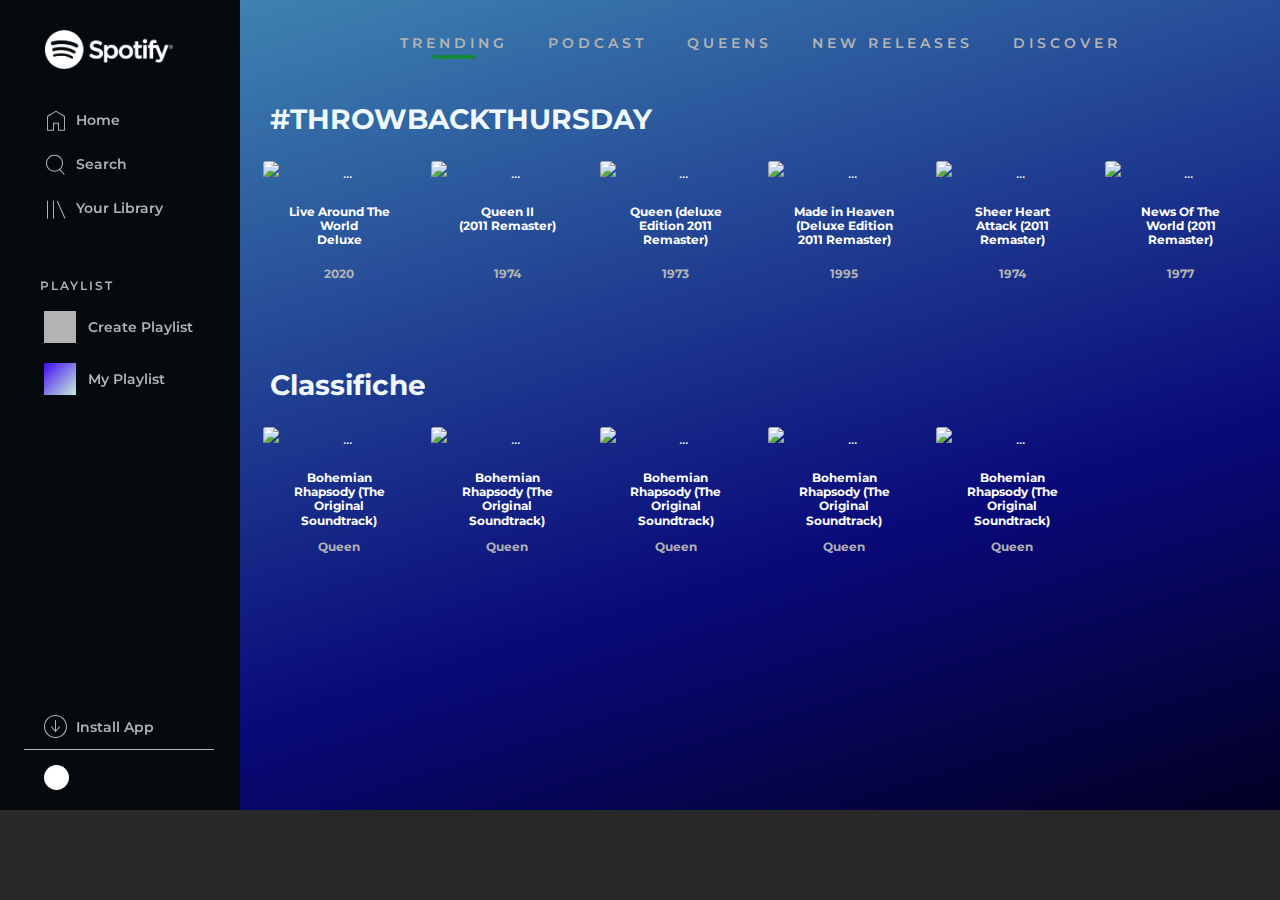
==== commit beeed21c: "play song function" ====
--- a/index.html
+++ b/index.html
@@ -61,9 +61,9 @@
                             fill="currentColor">
                         </path>
                     </svg> Install App</a>
-                <a href="#" class="sideNav__user">
-                    <div class="sideNav__user-avatar"><img id="img-avatar" src="" class="img-fluid" alt=""></div><span
-                        id="usernameSpan"></span>
+                <a href="#" class="sideNav__user d-flex justify-content-between">
+                    <div class="d-flex"><div class="sideNav__user-avatar"><img id="img-avatar" src="" class="img-fluid" alt=""></div><span
+                        id="usernameSpan"></span></div><span id="logout"><i class="fas fa-sign-out-alt"></i></span>
                 </a>
 
             </div>
@@ -91,66 +91,79 @@
 
                 <div class="row">
 
-                    <div class="col-6 col-md-3 col-lg-2 text-center" style="margin-bottom: 2rem">
-                        <div class="card card-spotify">
-                            <img src="https://images-na.ssl-images-amazon.com/images/I/91sLchfSmpL._AC_SL1500_.jpg"
-                                class="card-img-top" alt="..." />
-                            <div class="card-body">
-                                <h5 class="card-title">Bohemian Rhapsody (The Original Soundtrack)</h5>
-                                <h6 class="card-title">Queen</h6>
-                            </div>
-                        </div>
-                    </div>
-                    <div class="col-6 col-md-3 col-lg-2 text-center" style="margin-bottom: 2rem">
-                        <div class="card card-spotify">
-                            <img src="https://images-na.ssl-images-amazon.com/images/I/71V74NRrgPL._AC_SL1200_.jpg"
-                                class="card-img-top" alt="..." />
-                            <div class="card-body">
-                                <h5 class="card-title">Bohemian Rhapsody (The Original Soundtrack)</h5>
-                                <h6 class="card-title">Queen</h6>
-                            </div>
-                        </div>
-                    </div>
-                    <div class="col-6 col-md-3 col-lg-2 text-center" style="margin-bottom: 2rem">
-                        <div class="card card-spotify">
-                            <img src="https://m.media-amazon.com/images/I/71P0x5gbkSL._SS500_.jpg" class="card-img-top"
+                    <div class="col-6 col-md-4 col-lg-3 col-xl-2 text-center" style="margin-bottom: 2rem">
+                        <div class="card card-spotify">
+                            <img src="https://images-na.ssl-images-amazon.com/images/I/91A1%2BqyzqBL._AC_SL1500_.jpg"
+                                class="card-img-top" alt="..." />
+                            <div class="card-body">
+                                <h5 class="card-title">
+                                    Live Around The World <br />Deluxe
+                                </h5>
+                                <h6 class="card-title">2020</h6>
+                            </div>
+                        </div>
+                    </div>
+                    <div class="col-6 col-md-4 col-lg-3 col-xl-2 text-center" style="margin-bottom: 2rem">
+                        <div class="card card-spotify">
+                            <img src="https://images-na.ssl-images-amazon.com/images/I/71B34LLm%2B9L._AC_SL1400_.jpg"
+                                class="card-img-top" alt="..." />
+                            <div class="card-body">
+                                <h5 class="card-title">
+                                    Queen II <br />(2011 Remaster)
+                                </h5>
+                                <h6 class="card-title">1974</h6>
+                            </div>
+                        </div>
+                    </div>
+                    <div class="col-6 col-md-4 col-lg-3 col-xl-2 text-center" style="margin-bottom: 2rem">
+                        <div class="card card-spotify">
+                            <img src="https://images-na.ssl-images-amazon.com/images/I/813RMq4iTFL._AC_SL1400_.jpg"
+                                class="card-img-top" alt="..." />
+                            <div class="card-body">
+                                <h5 class="card-title">
+                                    Queen (deluxe Edition 2011 Remaster)
+                                </h5>
+                                <h6 class="card-title">1973</h6>
+                            </div>
+                        </div>
+                    </div>
+                    <div class="col-6 col-md-4 col-lg-3 col-xl-2 text-center" style="margin-bottom: 2rem">
+                        <div class="card card-spotify">
+                            <img src="https://m.media-amazon.com/images/I/61zWioxHfwL._SS500_.jpg" class="card-img-top"
                                 alt="..." />
                             <div class="card-body">
-                                <h5 class="card-title">Bohemian Rhapsody (The Original Soundtrack)</h5>
-                                <h6 class="card-title">Queen</h6>
-                            </div>
-                        </div>
-                    </div>
-                    <div class="col-6 col-md-3 col-lg-2 text-center" style="margin-bottom: 2rem">
-                        <div class="card card-spotify">
-                            <img src="https://images-na.ssl-images-amazon.com/images/I/51UtWpxbNYL._AC_SL1500_.jpghttps://images-na.ssl-images-amazon.com/images/I/91sLchfSmpL._AC_SL1500_.jpg"
-                                class="card-img-top" alt="..." />
-                            <div class="card-body">
-                                <h5 class="card-title">Bohemian Rhapsody (The Original Soundtrack)</h5>
-                                <h6 class="card-title">Queen</h6>
-                            </div>
-                        </div>
-                    </div>
-                    <div class="col-6 col-md-3 col-lg-2 text-center" style="margin-bottom: 2rem">
-                        <div class="card card-spotify">
-                            <img src="https://images-na.ssl-images-amazon.com/images/I/81IdGCZz2KL._AC_SL1500_.jpg"
-                                class="card-img-top" alt="..." />
-                            <div class="card-body">
-                                <h5 class="card-title">Bohemian Rhapsody (The Original Soundtrack)</h5>
-                                <h6 class="card-title">Queen</h6>
-                            </div>
-                        </div>
-                    </div>
-                    <div class="col-6 col-md-3 col-lg-2 text-center" style="margin-bottom: 2rem">
-                        <div class="card card-spotify">
-                            <img src="https://images-na.ssl-images-amazon.com/images/I/91A1%2BqyzqBL._AC_SL1500_.jpg"
-                                class="card-img-top" alt="..." />
-                            <div class="card-body">
-                                <h5 class="card-title">Bohemian Rhapsody (The Original Soundtrack)</h5>
-                                <h6 class="card-title">Queen</h6>
-                            </div>
-                        </div>
-                    </div>
+                                <h5 class="card-title">
+                                    Made in Heaven (Deluxe Edition 2011 Remaster)
+                                </h5>
+                                <h6 class="card-title">1995</h6>
+                            </div>
+                        </div>
+                    </div>
+                    <div class="col-6 col-md-4 col-lg-3 col-xl-2 text-center" style="margin-bottom: 2rem">
+                        <div class="card card-spotify">
+                            <img src="https://images-na.ssl-images-amazon.com/images/I/71V5KksYYYL._AC_SL1400_.jpg"
+                                class="card-img-top" alt="..." />
+                            <div class="card-body">
+                                <h5 class="card-title">
+                                    Sheer Heart Attack (2011 Remaster)
+                                </h5>
+                                <h6 class="card-title">1974</h6>
+                            </div>
+                        </div>
+                    </div>
+                    <div class="col-6 col-md-4 col-lg-3 col-xl-2 text-center" style="margin-bottom: 2rem">
+                        <div class="card card-spotify">
+                            <img src="https://images-na.ssl-images-amazon.com/images/I/819A1bn-xyL._AC_SL1400_.jpg""
+                                                                class=" card-img-top" alt="..." />
+                            <div class="card-body">
+                                <h5 class="card-title">
+                                    News Of The World (2011 Remaster)
+                                </h5>
+                                <h6 class="card-title">1977</h6>
+                            </div>
+                        </div>
+                    </div>
+
                 </div>
                 <h3 class="text-left my-3" style="font-weight: bold">Classifiche</h3>
                 <div class="row">
@@ -164,7 +177,7 @@
                             </div>
                         </div>
                     </div>
-                    <div class="col-6 col-md-3 col-lg-2 text-center" style="margin-bottom: 2rem">
+                    <div class="col-6 col-md-4 col-lg-3 col-xl-2 text-center" style="margin-bottom: 2rem">
                         <div class="card card-spotify">
                             <img src="https://charts-images.scdn.co/assets/locale_en/regional/daily/region_it_default.jpg"
                                 class="card-img-top" alt="..." />
@@ -174,7 +187,7 @@
                             </div>
                         </div>
                     </div>
-                    <div class="col-6 col-md-3 col-lg-2 text-center" style="margin-bottom: 2rem">
+                    <div class="col-6 col-md-4 col-lg-3 col-xl-2 text-center" style="margin-bottom: 2rem">
                         <div class="card card-spotify">
                             <img src="https://images-na.ssl-images-amazon.com/images/I/91sLchfSmpL._AC_SL1500_.jpg"
                                 class="card-img-top" alt="..." />
@@ -184,7 +197,7 @@
                             </div>
                         </div>
                     </div>
-                    <div class="col-6 col-md-3 col-lg-2 text-center" style="margin-bottom: 2rem">
+                    <div class="col-6 col-md-4 col-lg-3 col-xl-2 text-center" style="margin-bottom: 2rem">
                         <div class="card card-spotify">
                             <img src="https://images-na.ssl-images-amazon.com/images/I/71V5KksYYYL._AC_SL1400_.jpg"
                                 class="card-img-top" alt="..." />
@@ -194,7 +207,7 @@
                             </div>
                         </div>
                     </div>
-                    <div class="col-6 col-md-3 col-lg-2 text-center" style="margin-bottom: 2rem">
+                    <div class="col-6 col-md-4 col-lg-3 col-xl-2 text-center" style="margin-bottom: 2rem">
                         <div class="card card-spotify">
                             <img src="https://m.media-amazon.com/images/I/61zWioxHfwL._SS500_.jpg" class="card-img-top"
                                 alt="..." />
--- a/style.css
+++ b/style.css
@@ -513,14 +513,25 @@
 }
 .card-body h5 {
   font-size: 12px;
+  min-height: 50px;
 }
 .card-body h6 {
   color: var(--color-links-sideNav);
   font-size: 12px;
 }
-.index__cards .card-spotify {
+
+.card-spotify {
+  color: white;
   background-color: transparent;
-  color: white;
+  border-style: none;
+  margin: auto;
+  transform: translateY(0);
+  transition: box-shadow 0.3s ease, transform 0.7s ease;
+}
+
+.card-spotify:hover {
+  transform: translateY(-10px);
+  box-shadow: 0 10px 20px rgba(255, 255, 255, 0.433);
 }
 
 /* -----------------------------------------------PLAYLIST ---------------------------------------------*/
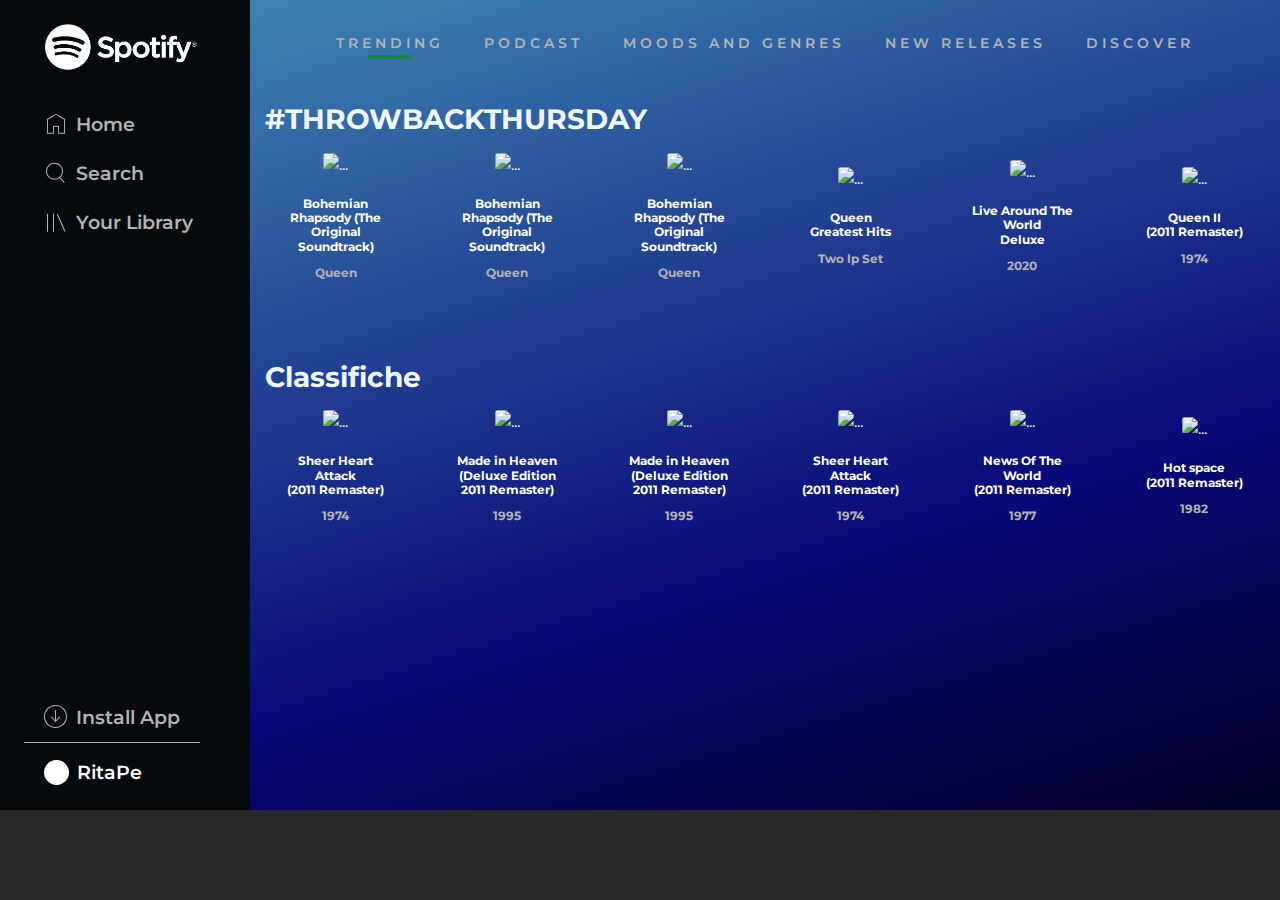
==== commit e055cbd1: "End Style Card + Add Fontawesome script" ====
--- a/index.html
+++ b/index.html
@@ -3,67 +3,73 @@
 
 <head>
     <meta charset="UTF-8">
-    <meta name="viewport" content="width=device-width, initial-scale=1.0">
-    <link rel="stylesheet" href="https://stackpath.bootstrapcdn.com/bootstrap/4.5.2/css/bootstrap.min.css">
-    <link rel="stylesheet" href="style.css">
+    <meta name="viewport"
+          content="width=device-width, initial-scale=1.0">
+    <link rel="stylesheet"
+          href="https://stackpath.bootstrapcdn.com/bootstrap/4.5.2/css/bootstrap.min.css">
+    <link rel="stylesheet"
+          href="style.css">
     <title>Spotify Clone</title>
 </head>
 
 <body>
     <div class="wrapper d-flex flex-column-reverse flex-md-row">
         <div class="sideNav d-flex flex-row flex-md-column">
-            <div class="sideNav__nav sideNav__top d-flex flex-row flex-md-column">
+            <div class="sideNav__nav d-flex flex-row flex-md-column">
                 <!-- logo -->
 
-                <a href="#" class="sideNav__logo d-none d-md-block"><img src="./imgs/Spotify_Logo_RGB_White.png"
-                        alt="spotify_logo"></a>
+                <a href="#"
+                   class="sideNav__logo d-none d-md-block"><img src="./imgs/Spotify_Logo_RGB_White.png"
+                         alt="spotify_logo"></a>
 
                 <!-- sidebar links -->
-                <div class=" sideNav__nav-links d-flex flex-row flex-md-column text-left">
-                    <a href="index.html"> <svg class="mr-2" viewBox="0 0 512 512" width="24" height="24"
-                            xmlns="http://www.w3.org/2000/svg">
-                            <path
-                                d="M 256.274 60.84 L 84.324 166.237 L 84.324 443.063 L 193.27 443.063 L 193.27 293.73 L 320.228 293.73 L 320.228 443.063 L 428.222 443.063 L 428.222 165.476 L 256.274 60.84 Z M 256.274 35.95 L 448.452 149.145 L 448.452 464.395 L 300 464.395 L 300 315.062 L 213.499 315.062 L 213.499 464.395 L 64.095 464.395 L 64.095 150.161 L 256.274 35.95 Z"
-                                fill="currentColor"></path>
+                <div class="sideNav__nav-links d-flex flex-row flex-md-column text-left">
+                    <a href="#"> <svg class="mr-2"
+                             viewBox="0 0 512 512"
+                             width="24"
+                             height="24"
+                             xmlns="http://www.w3.org/2000/svg">
+                            <path d="M 256.274 60.84 L 84.324 166.237 L 84.324 443.063 L 193.27 443.063 L 193.27 293.73 L 320.228 293.73 L 320.228 443.063 L 428.222 443.063 L 428.222 165.476 L 256.274 60.84 Z M 256.274 35.95 L 448.452 149.145 L 448.452 464.395 L 300 464.395 L 300 315.062 L 213.499 315.062 L 213.499 464.395 L 64.095 464.395 L 64.095 150.161 L 256.274 35.95 Z"
+                                  fill="currentColor"></path>
                         </svg> <span>Home</span></a>
-                    <a href="#"><svg class="mr-2" viewBox="0 0 512 512" width="24" height="24"
-                            xmlns="http://www.w3.org/2000/svg">
-                            <path
-                                d="M349.714 347.937l93.714 109.969-16.254 13.969-93.969-109.969q-48.508 36.825-109.207 36.825-36.826 0-70.476-14.349t-57.905-38.603-38.603-57.905-14.349-70.476 14.349-70.476 38.603-57.905 57.905-38.603 70.476-14.349 70.476 14.349 57.905 38.603 38.603 57.905 14.349 70.476q0 37.841-14.73 71.619t-40.889 58.921zM224 377.397q43.428 0 80.254-21.461t58.286-58.286 21.461-80.254-21.461-80.254-58.286-58.285-80.254-21.46-80.254 21.46-58.285 58.285-21.46 80.254 21.46 80.254 58.285 58.286 80.254 21.461z"
-                                fill="currentColor" fill-rule="evenodd"></path>
+                    <a href="#"><svg class="mr-2"
+                             viewBox="0 0 512 512"
+                             width="24"
+                             height="24"
+                             xmlns="http://www.w3.org/2000/svg">
+                            <path d="M349.714 347.937l93.714 109.969-16.254 13.969-93.969-109.969q-48.508 36.825-109.207 36.825-36.826 0-70.476-14.349t-57.905-38.603-38.603-57.905-14.349-70.476 14.349-70.476 38.603-57.905 57.905-38.603 70.476-14.349 70.476 14.349 57.905 38.603 38.603 57.905 14.349 70.476q0 37.841-14.73 71.619t-40.889 58.921zM224 377.397q43.428 0 80.254-21.461t58.286-58.286 21.461-80.254-21.461-80.254-58.286-58.285-80.254-21.46-80.254 21.46-58.285 58.285-21.46 80.254 21.46 80.254 58.285 58.286 80.254 21.461z"
+                                  fill="currentColor"
+                                  fill-rule="evenodd"></path>
                         </svg><span>Search</span></a>
-                    <a href="#"><svg class="mr-2" viewBox="0 0 512 512" width="24" height="24"
-                            xmlns="http://www.w3.org/2000/svg">
+                    <a href="#"><svg class="mr-2"
+                             viewBox="0 0 512 512"
+                             width="24"
+                             height="24"
+                             xmlns="http://www.w3.org/2000/svg">
                             <path class="mr-2"
-                                d="M291.301 81.778l166.349 373.587-19.301 8.635-166.349-373.587zM64 463.746v-384h21.334v384h-21.334zM192 463.746v-384h21.334v384h-21.334z"
-                                fill="currentColor"></path>
+                                  d="M291.301 81.778l166.349 373.587-19.301 8.635-166.349-373.587zM64 463.746v-384h21.334v384h-21.334zM192 463.746v-384h21.334v384h-21.334z"
+                                  fill="currentColor"></path>
                         </svg><span> Your Library</span></a>
-
-                </div>
-                <!-- sidebar playlist -->
-
-                <div
-                    class=" sideNav__nav-links sideNav__playlist  d-none d-md-flex flex-row flex-md-column text-left mt-5">
-                    <h6 class="ml-3">PLAYLIST</h6>
-                    <a class="sideNav__nav-addPlay" data-toggle="modal" data-target="#createPlaylistModal"><i
-                            class="fas fa-plus "></i><span>Create Playlist</span></a>
-                    <a href="#"><span class="sideNav__nav-play-thumb"><i class="fas fa-music"></i></span><span> My
-                            Playlist</span></a>
 
                 </div>
             </div>
 
             <!-- sidebar install app -->
             <div class="sideNav__footer sideNav__nav-links text-left d-none d-md-block">
-                <a href="#"> <svg role="img" height="24" width="24" viewBox="0 0 24 24" class="mr-2">
-                        <path
-                            d="M11.5 0C5.149 0 0 5.148 0 11.5 0 17.851 5.149 23 11.5 23S23 17.851 23 11.5C23 5.148 17.851 0 11.5 0zm0 22C5.71 22 1 17.29 1 11.5S5.71 1 11.5 1 22 5.71 22 11.5 17.29 22 11.5 22zm.499-6.842V5h-1v10.149l-3.418-3.975-.758.652 4.678 5.44 4.694-5.439-.757-.653-3.439 3.984z"
-                            fill="currentColor">
+                <a href="#"> <svg role="img"
+                         height="24"
+                         width="24"
+                         viewBox="0 0 24 24"
+                         class="mr-2">
+                        <path d="M11.5 0C5.149 0 0 5.148 0 11.5 0 17.851 5.149 23 11.5 23S23 17.851 23 11.5C23 5.148 17.851 0 11.5 0zm0 22C5.71 22 1 17.29 1 11.5S5.71 1 11.5 1 22 5.71 22 11.5 17.29 22 11.5 22zm.499-6.842V5h-1v10.149l-3.418-3.975-.758.652 4.678 5.44 4.694-5.439-.757-.653-3.439 3.984z"
+                              fill="currentColor">
                         </path>
                     </svg> Install App</a>
-                <a href="#" class="sideNav__user d-flex justify-content-between">
-                    <div class="d-flex"><div class="sideNav__user-avatar"><img id="img-avatar" src="" class="img-fluid" alt=""></div><span
-                        id="usernameSpan"></span></div><span id="logout"><i class="fas fa-sign-out-alt"></i></span>
+                <a href="#"
+                   class="sideNav__user">
+                    <div class="sideNav__user-avatar"><img class="img-fluid"
+                             src="https://img2.pngio.com/avatar-female-person-user-woman-young-icon-avatar-person-png-512_512.png"
+                             alt=""></div>RitaPe
                 </a>
 
             </div>
@@ -75,198 +81,330 @@
 
         <main class="container-fluid container-index">
             <!-- here you put the content of each page -->
-            <div class="navBar__hamburger d-flex justify-content-end d-md-none mt-4"><i class="fas fa-bars"></i>
+            <div class="navBar col-12 d-flex justify-content-center">
+                <a href="#"
+                   class="navBar__link active">Trending</a>
+                <a href="#"
+                   class="navBar__link">Podcast</a>
+                <a href="#"
+                   class="navBar__link">Moods and genres</a>
+                <a href="#"
+                   class="navBar__link">New releases</a>
+                <a href="#"
+                   class="navBar__link">Discover</a>
+
+
             </div>
-            <div class="index__navBar navBar col-12 d-none d-md-flex justify-content-center" id="indexNavbar">
-                <a href="#" class="navBar__link active">Trending</a>
-                <a href="#" class="navBar__link">Podcast</a>
-                <a href="albums.html" class="navBar__link">Queens</a>
-                <a href="#" class="navBar__link">New releases</a>
-                <a href="#" class="navBar__link">Discover</a>
-
-
-            </div>
-            <section class="index__cards container">
-                <h3 class="text-left my-3" style="font-weight: bold">#THROWBACKTHURSDAY</h3>
+
+            <!--==================== Cards Section Modified ==========================-->
+            <section class="index__cards ">
+                <h3 class="text-left my-3"
+                    style="font-weight: bold">#THROWBACKTHURSDAY</h3>
 
                 <div class="row">
-
-                    <div class="col-6 col-md-4 col-lg-3 col-xl-2 text-center" style="margin-bottom: 2rem">
-                        <div class="card card-spotify">
-                            <img src="https://images-na.ssl-images-amazon.com/images/I/91A1%2BqyzqBL._AC_SL1500_.jpg"
-                                class="card-img-top" alt="..." />
+                    <div class="col-6 col-md-4 col-lg-3 col-xl-2 text-center d-flex"
+                         style="margin-bottom: 2rem">
+                        <div class="card card-spotify">
+                            <div class="img-albums">
+                                <div class="imgAlbum">
+                                    <img src="https://images-na.ssl-images-amazon.com/images/I/71V74NRrgPL._AC_SL1200_.jpg"
+                                         class="card-img-top d-flex"
+                                         alt="..." />
+                                    <div class="play_container">
+                                        <i class="far fa-play-circle playFav"></i>
+                                    </div>
+                                    <div class="hearth_container">
+                                        <i class="far fa-heart hearthFav"></i>
+                                    </div>
+                                </div>
+                            </div>
                             <div class="card-body">
                                 <h5 class="card-title">
-                                    Live Around The World <br />Deluxe
+                                    Bohemian Rhapsody (The Original Soundtrack)
                                 </h5>
+                                <h6 class="card-title">Queen</h6>
+                            </div>
+                        </div>
+                    </div>
+                    <div class="col-6 col-md-4 col-lg-3 col-xl-2  text-center d-flex"
+                         style="margin-bottom: 2rem">
+                        <div class="card card-spotify">
+                            <div class="img-albums">
+                                <div class="imgAlbum">
+                                    <img src="https://m.media-amazon.com/images/I/71P0x5gbkSL._SS500_.jpg"
+                                         class="card-img-top d-flex"
+                                         alt="..." />
+                                    <div class="play_container">
+                                        <i class="far fa-play-circle playFav"></i>
+                                    </div>
+                                    <div class="hearth_container">
+                                        <i class="far fa-heart hearthFav"></i>
+                                    </div>
+                                </div>
+                            </div>
+                            <div class="card-body">
+                                <h5 class="card-title">
+                                    Bohemian Rhapsody (The Original Soundtrack)
+                                </h5>
+                                <h6 class="card-title">Queen</h6>
+                            </div>
+                        </div>
+                    </div>
+                    <div class="col-6 col-md-4 col-lg-3 col-xl-2  text-center d-flex"
+                         style="margin-bottom: 2rem">
+                        <div class="card card-spotify">
+                            <div class="img-albums">
+                                <div class="imgAlbum">
+                                    <img src="https://images-na.ssl-images-amazon.com/images/I/51UtWpxbNYL._AC_SL1500_.jpghttps://images-na.ssl-images-amazon.com/images/I/91sLchfSmpL._AC_SL1500_.jpg"
+                                         class="card-img-top d-flex"
+                                         alt="..." />
+                                    <div class="play_container">
+                                        <i class="far fa-play-circle playFav"></i>
+                                    </div>
+                                    <div class="hearth_container">
+                                        <i class="far fa-heart hearthFav"></i>
+                                    </div>
+                                </div>
+                            </div>
+                            <div class="card-body">
+                                <h5 class="card-title">
+                                    Bohemian Rhapsody (The Original Soundtrack)
+                                </h5>
+                                <h6 class="card-title">Queen</h6>
+                            </div>
+                        </div>
+                    </div>
+                    <div class="col-6 col-md-4 col-lg-3 col-xl-2  text-center d-flex"
+                         style="margin-bottom: 2rem">
+                        <div class="card card-spotify">
+                            <div class="img-albums">
+                                <div class="imgAlbum">
+                                    <img src="https://images-na.ssl-images-amazon.com/images/I/81IdGCZz2KL._AC_SL1500_.jpg"
+                                         class="card-img-top d-flex"
+                                         alt="..." />
+                                    <div class="play_container">
+                                        <i class="far fa-play-circle playFav"></i>
+                                    </div>
+                                    <div class="hearth_container">
+                                        <i class="far fa-heart hearthFav"></i>
+                                    </div>
+                                </div>
+                            </div>
+                            <div class="card-body">
+                                <h5 class="card-title">Queen <br />Greatest Hits</h5>
+                                <h6 class="card-title">Two lp Set</h6>
+                            </div>
+                        </div>
+                    </div>
+                    <div class="col-6 col-md-4 col-lg-3 col-xl-2  text-center d-flex"
+                         style="margin-bottom: 2rem">
+                        <div class="card card-spotify">
+                            <div class="img-albums">
+                                <div class="imgAlbum">
+                                    <img src="https://images-na.ssl-images-amazon.com/images/I/91A1%2BqyzqBL._AC_SL1500_.jpg"
+                                         class="card-img-top d-flex"
+                                         alt="..." />
+                                    <div class="play_container">
+                                        <i class="far fa-play-circle playFav"></i>
+                                    </div>
+                                    <div class="hearth_container">
+                                        <i class="far fa-heart hearthFav"></i>
+                                    </div>
+                                </div>
+                            </div>
+                            <div class="card-body">
+                                <h5 class="card-title">Live Around The World <br />Deluxe</h5>
                                 <h6 class="card-title">2020</h6>
                             </div>
                         </div>
                     </div>
-                    <div class="col-6 col-md-4 col-lg-3 col-xl-2 text-center" style="margin-bottom: 2rem">
-                        <div class="card card-spotify">
-                            <img src="https://images-na.ssl-images-amazon.com/images/I/71B34LLm%2B9L._AC_SL1400_.jpg"
-                                class="card-img-top" alt="..." />
+                    <div class="col-6 col-md-4 col-lg-3 col-xl-2  text-center d-flex"
+                         style="margin-bottom: 2rem">
+                        <div class="card card-spotify">
+                            <div class="img-albums">
+                                <div class="imgAlbum">
+                                    <img src="https://images-na.ssl-images-amazon.com/images/I/71B34LLm%2B9L._AC_SL1400_.jpg"
+                                         class="card-img-top d-flex"
+                                         alt="..." />
+                                    <div class="play_container">
+                                        <i class="far fa-play-circle playFav"></i>
+                                    </div>
+                                    <div class="hearth_container">
+                                        <i class="far fa-heart hearthFav"></i>
+                                    </div>
+                                </div>
+                            </div>
+                            <div class="card-body">
+                                <h5 class="card-title">Queen II <br />(2011 Remaster)</h5>
+                                <h6 class="card-title">1974</h6>
+                            </div>
+                        </div>
+                    </div>
+                </div>
+                <h3 class="text-left my-3"
+                    style="font-weight: bold">Classifiche</h3>
+
+                <div class="row">
+                    <div class="col-6 col-md-4 col-lg-3 col-xl-2  text-center d-flex"
+                         style="margin-bottom: 2rem">
+                        <div class="card card-spotify">
+                            <div class="img-albums">
+                                <div class="imgAlbum">
+                                    <img src="https://charts-images.scdn.co/assets/locale_en/regional/daily/region_global_large.jpg"
+                                         class="card-img-top d-flex"
+                                         alt="..." />
+                                    <div class="play_container">
+                                        <i class="far fa-play-circle playFav"></i>
+                                    </div>
+                                    <div class="hearth_container">
+                                        <i class="far fa-heart hearthFav"></i>
+                                    </div>
+                                </div>
+                            </div>
+                            <div class="card-body">
+                                <h5 class="card-title">Sheer Heart Attack <br />(2011 Remaster)</h5>
+                                <h6 class="card-title">1974</h6>
+                            </div>
+                        </div>
+                    </div>
+                    <div class="col-6 col-md-4 col-lg-3 col-xl-2  text-center d-flex"
+                         style="margin-bottom: 2rem">
+                        <div class="card card-spotify">
+                            <div class="img-albums">
+                                <div class="imgAlbum">
+                                    <img src="https://charts-images.scdn.co/assets/locale_en/regional/daily/region_it_default.jpg"
+                                         class="card-img-top d-flex"
+                                         alt="..." />
+                                    <div class="play_container">
+                                        <i class="far fa-play-circle playFav"></i>
+                                    </div>
+                                    <div class="hearth_container">
+                                        <i class="far fa-heart hearthFav"></i>
+                                    </div>
+                                </div>
+                            </div>
                             <div class="card-body">
                                 <h5 class="card-title">
-                                    Queen II <br />(2011 Remaster)
-                                </h5>
-                                <h6 class="card-title">1974</h6>
-                            </div>
-                        </div>
-                    </div>
-                    <div class="col-6 col-md-4 col-lg-3 col-xl-2 text-center" style="margin-bottom: 2rem">
-                        <div class="card card-spotify">
-                            <img src="https://images-na.ssl-images-amazon.com/images/I/813RMq4iTFL._AC_SL1400_.jpg"
-                                class="card-img-top" alt="..." />
-                            <div class="card-body">
-                                <h5 class="card-title">
-                                    Queen (deluxe Edition 2011 Remaster)
-                                </h5>
-                                <h6 class="card-title">1973</h6>
-                            </div>
-                        </div>
-                    </div>
-                    <div class="col-6 col-md-4 col-lg-3 col-xl-2 text-center" style="margin-bottom: 2rem">
-                        <div class="card card-spotify">
-                            <img src="https://m.media-amazon.com/images/I/61zWioxHfwL._SS500_.jpg" class="card-img-top"
-                                alt="..." />
-                            <div class="card-body">
-                                <h5 class="card-title">
-                                    Made in Heaven (Deluxe Edition 2011 Remaster)
+                                    Made in Heaven<br /> (Deluxe Edition 2011 Remaster)
                                 </h5>
                                 <h6 class="card-title">1995</h6>
                             </div>
                         </div>
                     </div>
-                    <div class="col-6 col-md-4 col-lg-3 col-xl-2 text-center" style="margin-bottom: 2rem">
-                        <div class="card card-spotify">
-                            <img src="https://images-na.ssl-images-amazon.com/images/I/71V5KksYYYL._AC_SL1400_.jpg"
-                                class="card-img-top" alt="..." />
+                    <div class="col-6 col-md-4 col-lg-3 col-xl-2  text-center d-flex"
+                         style="margin-bottom: 2rem">
+                        <div class="card card-spotify">
+                            <div class="img-albums">
+                                <div class="imgAlbum">
+                                    <img src="https://m.media-amazon.com/images/I/61zWioxHfwL._SS500_.jpg"
+                                         class="card-img-top d-flex"
+                                         alt="..." />
+                                    <div class="play_container">
+                                        <i class="far fa-play-circle playFav"></i>
+                                    </div>
+                                    <div class="hearth_container">
+                                        <i class="far fa-heart hearthFav"></i>
+                                    </div>
+                                </div>
+                            </div>
                             <div class="card-body">
                                 <h5 class="card-title">
-                                    Sheer Heart Attack (2011 Remaster)
+                                    Made in Heaven<br /> (Deluxe Edition 2011 Remaster)
                                 </h5>
+                                <h6 class="card-title">1995</h6>
+                            </div>
+                        </div>
+                    </div>
+                    <div class="col-6 col-md-4 col-lg-3 col-xl-2  text-center d-flex"
+                         style="margin-bottom: 2rem">
+                        <div class="card card-spotify">
+                            <div class="img-albums">
+                                <div class="imgAlbum">
+                                    <img src="https://images-na.ssl-images-amazon.com/images/I/71V5KksYYYL._AC_SL1400_.jpg"
+                                         class="card-img-top d-flex"
+                                         alt="..." />
+                                    <div class="play_container">
+                                        <i class="far fa-play-circle playFav"></i>
+                                    </div>
+                                    <div class="hearth_container">
+                                        <i class="far fa-heart hearthFav"></i>
+                                    </div>
+                                </div>
+                            </div>
+                            <div class="card-body">
+                                <h5 class="card-title">Sheer Heart Attack <br />(2011 Remaster)</h5>
                                 <h6 class="card-title">1974</h6>
                             </div>
                         </div>
                     </div>
-                    <div class="col-6 col-md-4 col-lg-3 col-xl-2 text-center" style="margin-bottom: 2rem">
-                        <div class="card card-spotify">
-                            <img src="https://images-na.ssl-images-amazon.com/images/I/819A1bn-xyL._AC_SL1400_.jpg""
-                                                                class=" card-img-top" alt="..." />
-                            <div class="card-body">
-                                <h5 class="card-title">
-                                    News Of The World (2011 Remaster)
-                                </h5>
+                    <div class="col-6 col-md-4 col-lg-3 col-xl-2  text-center d-flex"
+                         style="margin-bottom: 2rem">
+                        <div class="card card-spotify">
+                            <div class="img-albums">
+                                <div class="imgAlbum">
+                                    <img src="https://images-na.ssl-images-amazon.com/images/I/819A1bn-xyL._AC_SL1400_.jpg"
+                                         class="card-img-top d-flex"
+                                         alt="..." />
+                                    <div class="play_container">
+                                        <i class="far fa-play-circle playFav"></i>
+                                    </div>
+                                    <div class="hearth_container">
+                                        <i class="far fa-heart hearthFav"></i>
+                                    </div>
+                                </div>
+                            </div>
+                            <div class="card-body">
+                                <h5 class="card-title">News Of The World <br />(2011 Remaster)</h5>
                                 <h6 class="card-title">1977</h6>
                             </div>
                         </div>
                     </div>
-
+                    <div class="col-6 col-md-4 col-lg-3 col-xl-2  text-center d-flex"
+                         style="margin-bottom: 2rem">
+                        <div class="card card-spotify">
+                            <div class="img-albums">
+                                <div class="imgAlbum">
+                                    <img src="https://upload.wikimedia.org/wikipedia/en/3/3c/Queen_Hot_Space.png"
+                                         class="card-img-top d-flex"
+                                         alt="..." />
+                                    <div class="play_container">
+                                        <i class="far fa-play-circle playFav"></i>
+                                    </div>
+                                    <div class="hearth_container">
+                                        <i class="far fa-heart hearthFav"></i>
+                                    </div>
+                                </div>
+                            </div>
+                            <div class="card-body">
+                                <h5 class="card-title">Hot space <br />(2011 Remaster)</h5>
+                                <h6 class="card-title">1982</h6>
+                            </div>
+                        </div>
+                    </div>
                 </div>
-                <h3 class="text-left my-3" style="font-weight: bold">Classifiche</h3>
-                <div class="row">
-                    <div class="col-6 col-md-3 col-lg-2 text-center" style="margin-bottom: 2rem">
-                        <div class="card card-spotify">
-                            <img src="https://charts-images.scdn.co/assets/locale_en/regional/daily/region_global_large.jpg"
-                                class="card-img-top" alt="..." />
-                            <div class="card-body">
-                                <h5 class="card-title">Bohemian Rhapsody (The Original Soundtrack)</h5>
-                                <h6 class="card-title">Queen</h6>
-                            </div>
-                        </div>
-                    </div>
-                    <div class="col-6 col-md-4 col-lg-3 col-xl-2 text-center" style="margin-bottom: 2rem">
-                        <div class="card card-spotify">
-                            <img src="https://charts-images.scdn.co/assets/locale_en/regional/daily/region_it_default.jpg"
-                                class="card-img-top" alt="..." />
-                            <div class="card-body">
-                                <h5 class="card-title">Bohemian Rhapsody (The Original Soundtrack)</h5>
-                                <h6 class="card-title">Queen</h6>
-                            </div>
-                        </div>
-                    </div>
-                    <div class="col-6 col-md-4 col-lg-3 col-xl-2 text-center" style="margin-bottom: 2rem">
-                        <div class="card card-spotify">
-                            <img src="https://images-na.ssl-images-amazon.com/images/I/91sLchfSmpL._AC_SL1500_.jpg"
-                                class="card-img-top" alt="..." />
-                            <div class="card-body">
-                                <h5 class="card-title">Bohemian Rhapsody (The Original Soundtrack)</h5>
-                                <h6 class="card-title">Queen</h6>
-                            </div>
-                        </div>
-                    </div>
-                    <div class="col-6 col-md-4 col-lg-3 col-xl-2 text-center" style="margin-bottom: 2rem">
-                        <div class="card card-spotify">
-                            <img src="https://images-na.ssl-images-amazon.com/images/I/71V5KksYYYL._AC_SL1400_.jpg"
-                                class="card-img-top" alt="..." />
-                            <div class="card-body">
-                                <h5 class="card-title">Bohemian Rhapsody (The Original Soundtrack)</h5>
-                                <h6 class="card-title">Queen</h6>
-                            </div>
-                        </div>
-                    </div>
-                    <div class="col-6 col-md-4 col-lg-3 col-xl-2 text-center" style="margin-bottom: 2rem">
-                        <div class="card card-spotify">
-                            <img src="https://m.media-amazon.com/images/I/61zWioxHfwL._SS500_.jpg" class="card-img-top"
-                                alt="..." />
-                            <div class="card-body">
-                                <h5 class="card-title">Bohemian Rhapsody (The Original Soundtrack)</h5>
-                                <h6 class="card-title">Queen</h6>
-                            </div>
-                        </div>
-                    </div>
-
-                </div>
+            </section>
+            <!--================ End Cards Modified ==================================-->
+        </main>
     </div>
+
+    <section class="player">
+        <iframe src="https://open.spotify.com/embed/track/0VjIjW4GlUZAMYd2vXMi3b"
+                id="music-player"
+                frameborder="0"
+                allowtransparency="true"
+                allow="encrypted-media"
+                autoplay="1"></iframe>
     </section>
-    <!-- Create Playlist Modal -->
-    <div class="modal fade" id="createPlaylistModal" tabindex="-1" role="dialog"
-        aria-labelledby="createPlaylistModalLabel" aria-hidden="true">
-        <div class="modal-dialog" role="document">
-            <div class="modal-content">
-                <div class="modal-header text-center">
-                    <h5 class="modal-title" id="createPlaylistModalLabel">Create Playlist</h5>
-                    <button type="button" class="close" data-dismiss="modal" aria-label="Close">
-                        <span aria-hidden="true"><i class="far fa-times-circle text-white"></i></span>
-                    </button>
-                </div>
-                <div class="modal-body">
-                    <div class="input-group mb-3">
-                        <input id="playlistName" type="text" class="form-control" placeholder="Playlist Name" value=""
-                            aria-label="Playlist Name" aria-describedby="playslist-name">
-
-                    </div>
-                </div>
-                <div class="modal-footer">
-
-                    <button type="button" id="createPlaylistBtn" class="btn-login btn-green btn-modals"
-                        data-dismiss="modal">Create
-                        Playlist</button>
-                </div>
-            </div>
-        </div>
-    </div>
-    </main>
-
-    </div>
-    <section class="player">
-        <iframe src="https://open.spotify.com/embed/track/0VjIjW4GlUZAMYd2vXMi3b" id="music-player" frameborder="0"
-            allowtransparency="true" allow="encrypted-media" autoplay="1"></iframe>
-    </section>
-
-    <script src="./js/index.js"></script>
-
-    <!-- jQuery library -->
-    <script src="https://ajax.googleapis.com/ajax/libs/jquery/3.5.1/jquery.min.js"></script>
-
-    <!-- Popper JS -->
-    <script src="https://cdnjs.cloudflare.com/ajax/libs/popper.js/1.16.0/umd/popper.min.js"></script>
-
-    <!-- Latest compiled JavaScript -->
-    <script src="https://maxcdn.bootstrapcdn.com/bootstrap/4.5.2/js/bootstrap.min.js"></script>
-    <script src="https://kit.fontawesome.com/84a612360c.js" crossorigin="anonymous"></script>
+
+
+    <!-- jQuery (necessary for Bootstrap's JavaScript plugins) -->
+    <script src="https://ajax.googleapis.com/ajax/libs/jquery/1.12.4/jquery.min.js"></script>
+    <!-- Include all compiled plugins (below), or include individual files as needed -->
+    <script src="js/bootstrap.min.js"></script>
+
+    <!-- ================ Fontawasome Add ========================-->
+    <script src="https://kit.fontawesome.com/84a612360c.js"
+            crossorigin="anonymous"></script>
 </body>
 
 </html>--- a/style.css
+++ b/style.css
@@ -7,615 +7,424 @@
 */
 
 :root {
-  --color-navbar: #050a0f;
-  --color-player: #282828;
-  --main-font: "Montserrat", sans- serif;
-  --color-links-sideNav: #b3b3b3;
-  --color-dividers-login: #d9dadc;
-  --plyer-height-desktop: 90px;
-  --color-green: #15883e;
-  --color-bacl-hover: #282828;
-  --color-background: #181818;
-}
+	--color-navbar: #050a0f;
+	--color-player: #282828;
+	--main-font: "Montserrat", sans- serif;
+	--color-links-sideNav: #b3b3b3;
+	--color-dividers-login: #d9dadc;
+	--plyer-height-desktop: 90px;
+	--color-green: #15883e;
+	--color-bacl-hover: #282828;
+	--color-background: #181818;
+}
+
 /*---------------------------- UTILS------------------------------ */
 
 /*---------------------------- SCHELETON AND GENERAL SETTINGS------------------------------ */
 .wrapper {
-  font-family: var(--main-font);
-  min-height: 100vh;
-  padding-bottom: 90px;
-}
+	font-family: var(--main-font);
+	min-height: 100vh;
+	padding-bottom: 90px;
+}
+
 .container-fluid {
-  background-color: var(--color-background);
-  margin: 0;
-  max-width: none;
-}
-.container-album {
-  background-color: #0f0f0f;
-}
+	background-color: var(--color-background);
+	margin: 0;
+	max-width: none;
+}
+
 .container-index {
-  background: rgb(2, 0, 36);
-  background: linear-gradient(
-    343deg,
-    rgba(2, 0, 36, 1) 0%,
-    rgba(9, 9, 121, 1) 35%,
-    rgba(62, 131, 177, 1) 100%
-  );
-}
+	background: rgb(2, 0, 36);
+	background: linear-gradient(343deg,
+			rgba(2, 0, 36, 1) 0%,
+			rgba(9, 9, 121, 1) 35%,
+			rgba(62, 131, 177, 1) 100%);
+}
+
 .col-12 {
-  padding: 0;
-}
-.col-6,
-.col-md-4,
-.col-lg-3 {
-  padding: 8px;
-}
-.hidden {
-  display: none;
-}
-button:focus {
-  outline: 0;
-}
+	padding: 0;
+}
+
 /*----------------------------- BUTTONS---------------------------------- */
 
 .btn-fb {
-  color: rgb(255, 255, 255);
-  background-color: rgb(59, 89, 152);
-}
-.btn-login:hover {
-  transform: translateY(2px);
-}
+	color: rgb(255, 255, 255);
+	background-color: rgb(59, 89, 152);
+}
+
 .btn-login {
-  font-size: 14px;
-  line-height: 1;
-  transition-property: background-color, border-color, color, box-shadow, filter;
-  transition-duration: 0.3s;
-  letter-spacing: 2px;
-  min-width: 160px;
-  text-transform: uppercase;
-  white-space: normal;
-  text-align: center;
-  font-weight: 500;
-  border-radius: 500px;
-  padding: 16px 48px 18px;
-  border-width: 0px;
-  transition: all 0.3s ease-in;
-}
-a.btn-login,
-a.btn-login.bt-fb {
-  text-decoration: none;
-}
+	font-size: 14px;
+	line-height: 1;
+	transition-property: background-color, border-color, color, box-shadow, filter;
+	transition-duration: 0.3s;
+	letter-spacing: 2px;
+	min-width: 160px;
+	text-transform: uppercase;
+	white-space: normal;
+	text-align: center;
+	font-weight: 500;
+	border-radius: 500px;
+	padding: 16px 48px 18px;
+	border-width: 0px;
+}
+
 .btn-black {
-  color: rgb(255, 255, 255);
-  background-color: rgb(0, 0, 0);
-}
+	color: rgb(255, 255, 255);
+	background-color: rgb(0, 0, 0);
+}
+
 .btn-default {
-  color: rgb(97, 100, 103);
-  box-shadow: rgb(97, 100, 103) 0px 0px 0px 2px inset;
-  background-color: transparent;
-}
+	color: rgb(97, 100, 103);
+	box-shadow: rgb(97, 100, 103) 0px 0px 0px 2px inset;
+	background-color: transparent;
+}
+
 .btn-green {
-  color: rgb(255, 255, 255);
-  background-color: rgb(21, 136, 62);
-  outline: none;
-}
-.btn-green:hover {
-  outline: none;
-  background-color: rgb(24, 214, 91);
-}
+	color: rgb(255, 255, 255);
+	background-color: rgb(21, 136, 62);
+}
+
 .btn-dark-trasparent {
-  background-color: rgba(25, 20, 20, 0.3);
-  border: solid 2px var(--color-links-sideNav);
-  color: white;
-}
-.btn-modals {
-  padding: 10px 10px;
+	background-color: rgba(25, 20, 20, 0.3);
+	border: solid 2px var(--color-links-sideNav);
+	color: white;
 }
 
 /* ---------------------------------------SIDENAV--------------------------------- */
-
 .sideNav {
-  width: 20vw;
-  min-width: 240px;
-  max-width: 250px;
-  background-color: var(--color-navbar);
-  padding: 1.5em;
-  position: relative;
-}
-.sideNav__top {
-  position: fixed;
-  top: 30px;
-}
+	width: 20vw;
+	min-width: 250px;
+	max-width: 320px;
+	background-color: var(--color-navbar);
+	padding: 1.5em;
+	position: relative;
+}
+
 .sideNav__logo img {
-  width: 18vw;
-  max-width: 130px;
-  margin-left: 20px;
-  margin-bottom: 30px;
+	width: 76%;
+	margin-left: 20px;
+	margin-bottom: 30px;
 }
 
 .sideNav__nav-links a {
-  color: var(--color-links-sideNav);
-  padding: 10px 20px;
-  font-weight: 600;
-  font-size: 14px;
-  display: flex;
-  align-items: center;
-  text-decoration: none;
-}
-.sideNav__nav-links a:hover {
-  background-color: var(--color-player);
-  cursor: pointer;
-}
-.sideNav__playlist h6 {
-  color: var(--color-links-sideNav);
-  font-weight: 600;
-  font-size: 12px;
-  letter-spacing: 2px;
-}
-.sideNav__nav-addPlay i {
-  width: 32px;
-  height: 32px;
-  display: flex;
-  align-items: center;
-  justify-content: center;
-  font-size: 18px;
-  background-color: var(--color-links-sideNav);
-  color: black;
-  margin-right: 12px;
-}
-.sideNav__nav-addPlay:hover {
-  color: white;
-}
-.sideNav__nav-play-thumb {
-  background: linear-gradient(135deg, #450af5, #c4efd9);
-  width: 32px;
-  height: 32px;
-  padding: 4px;
-  display: -webkit-box;
-  display: -ms-flexbox;
-  margin-right: 12px;
-  display: flex;
-  -webkit-box-align: center;
-  -ms-flex-align: center;
-  align-items: center;
-  -webkit-box-pack: center;
-  -ms-flex-pack: center;
-  justify-content: center;
-  -ms-flex-negative: 0;
-  flex-shrink: 0;
-  color: white;
-}
-
-.sideNav__nav-addPlay:hover i {
-  background-color: white;
-  transform: translateY(-2px);
+	color: var(--color-links-sideNav);
+	padding: 10px 20px;
+	font-weight: 600;
+	font-size: 1.2em;
+	display: flex;
+	align-items: center;
+	text-decoration: none;
 }
 
 .sideNav__footer {
-  position: fixed;
-  bottom: 100px;
-  width: 18%;
-  max-width: 190px;
-  min-width: 180px;
-}
+	position: absolute;
+	top: 77vh;
+}
+
 .sideNav__user-avatar {
-  height: 25px;
-  width: 25px;
-  background-color: white;
-  border-radius: 100%;
-  margin-right: 8px;
-  overflow: hidden;
-}
+	height: 25px;
+	width: 25px;
+	background-color: white;
+	border-radius: 100%;
+	margin-right: 8px;
+}
+
 .sideNav__nav-links a.sideNav__user {
-  color: white;
-  border-top: 1px solid var(--color-links-sideNav);
-  padding-top: 15px;
-}
+	color: white;
+	border-top: 1px solid var(--color-links-sideNav);
+	padding-top: 15px;
+}
+
 /* ----------------------------------------------------NAVBAR----------------------------------------------------------- */
-.navBar {
-}
+
 
 .navBar a.navBar__link {
-  text-transform: uppercase;
-  color: #b3b3b3;
-
-  margin: 33px 20px;
-  font-size: 14px;
-  font-weight: 600;
-  letter-spacing: 4px;
-  position: relative;
-  text-decoration: none;
-}
-.navBar a.navBar__link:hover {
-  color: white;
-}
+	text-transform: uppercase;
+	color: #b3b3b3;
+
+	margin: 33px 20px;
+	font-size: 14px;
+	font-weight: 600;
+	letter-spacing: 4px;
+	position: relative;
+	text-decoration: none;
+}
+
 a.navBar__link.active::after {
-  position: absolute;
-  content: "";
-  width: 40%;
-  height: 4px;
-  bottom: -5px;
-  left: 50%;
-  transform: translateX(-50%);
-  background-color: var(--color-green);
-}
+	position: absolute;
+	content: "";
+	width: 40%;
+	height: 4px;
+	bottom: -5px;
+	left: 50%;
+	transform: translateX(-50%);
+	background-color: var(--color-green);
+}
+
 /* -----------------------------------------------PLAYER BOTTOM---------------------------------------------*/
 .player iframe {
-  width: 100vw;
-  height: var(--plyer-height-desktop);
-  background-color: var(--color-player);
-  position: fixed;
-  bottom: 0;
-  z-index: 99;
-}
-
-/* ----------------------------------------------------MODALS----------------------------------------------------------- */
-.modal-content {
-  background-color: var(--color-bacl-hover);
-  color: var(--color-dividers-login);
-  text-align: center;
-}
-.modal-body input {
-  border-radius: 30px;
-}
-.modal-header {
-  border-bottom: none;
-}
-.modal-body input::placeholder {
-  border-radius: 30px;
-  color: var(--color-links-sideNav);
-  font-family: var(--main-font);
-  font-size: 12px;
-}
-.modal-body {
-  border-bottom: none;
-  padding-bottom: 20px;
-}
-.modal-footer {
-  justify-content: center;
-  border-top: none;
-  padding-bottom: 30px;
-  margin-top: -30px;
-}
+	width: 100vw;
+	height: var(--plyer-height-desktop);
+	background-color: var(--color-player);
+	position: fixed;
+	bottom: 0;
+	z-index: 1;
+}
+
 /* ----------------------------------------LOGIN-PAGE ----------------------------------------------------*/
 /* ----------------------------------------LOGIN-PAGE ----------------------------------------------------*/
 /* ----------------------------------------LOGIN-PAGE ----------------------------------------------------*/
 
 .login__box {
-  width: 80vw;
-  max-width: 450px;
-  min-width: 375px;
-  margin: 0px auto;
-  padding: 10px 30px;
-}
+	width: 80vw;
+	max-width: 450px;
+	min-width: 375px;
+	margin: 0px auto;
+	padding: 10px 30px;
+}
+
 .login__header {
-  text-align: center;
-  padding: 22px 0px;
-  border-bottom: 1px solid var(--color-dividers-login);
+	text-align: center;
+	padding: 22px 0px;
+	border-bottom: 1px solid var(--color-dividers-login);
 }
 
 .login__logo {
-  width: 15%;
-  min-width: 130px;
+	width: 15%;
+	min-width: 130px;
 }
 
 .login__box h6 {
-  font-weight: 700;
-  text-align: center;
+	font-weight: 700;
+	text-align: center;
 }
 
 .login__socials {
-  padding-bottom: 10px;
-  margin-bottom: 20px;
-  position: relative;
-  border-bottom: 1px solid var(--color-dividers-login);
+	padding-bottom: 10px;
+	margin-bottom: 20px;
+	position: relative;
+	border-bottom: 1px solid var(--color-dividers-login);
 }
 
 .login__socials::after {
-  content: "OR";
-  position: absolute;
-  bottom: -10px;
-  right: 50%;
-  background-color: white;
-  font-weight: 700;
-  font-size: 12px;
-  padding: 0px 10px;
-}
+	content: "OR";
+	position: absolute;
+	bottom: -10px;
+	right: 50%;
+	background-color: white;
+	font-weight: 700;
+	font-size: 12px;
+	padding: 0px 10px;
+}
+
 .login__inputs {
-  padding-bottom: 40px;
-  border-bottom: 1px solid var(--color-dividers-login);
-}
+	padding-bottom: 40px;
+	border-bottom: 1px solid var(--color-dividers-login);
+}
+
 .input-group-text {
-  background-color: transparent !important;
+	background-color: transparent !important;
 }
 
 .login__forgotPass a {
-  color: var(--color-green);
+	color: var(--color-green);
 }
 
 .login__signup {
-  padding-top: 24px;
-}
-
-/* -----------------------------------------------ALBUMS PAGE---------------------------------------------*/
-/* -----------------------------------------------ALBUMS PAGE---------------------------------------------*/
-/* -----------------------------------------------ALBUMS PAGE---------------------------------------------*/
+	padding-top: 24px;
+}
+
+/* -----------------------------------------------ALBUM PAGE---------------------------------------------*/
+/* -----------------------------------------------ALBUM PAGE---------------------------------------------*/
+/* -----------------------------------------------ALBUM PAGE---------------------------------------------*/
 
 /*----------------------------------------Jumbotron Artist Page--------------------------------------------*/
 
 .jumbotron {
-  background-image: url("https://cdn.britannica.com/83/149183-050-25913164/Queen.jpg");
-  background-size: cover;
-  margin-bottom: 0 !important;
-  position: relative;
-  min-height: 40vh;
+	background-image: url("https://cdn.britannica.com/83/149183-050-25913164/Queen.jpg");
+	background-size: cover;
+	margin-bottom: 0 !important;
+	position: relative;
+	min-height: 40vh;
 }
 
 .jumbotron h1,
 p {
-  color: white;
-  font-weight: 700;
-  margin-bottom: 40px;
-  font-size: 80px;
+	color: white;
+	font-weight: 700;
+	margin-bottom: 40px;
+	font-size: 80px;
 }
 
 .jumbo-content {
-  font-family: "Montserrat", sans-serif;
-  font-style: normal;
-  margin-top: 80px;
-}
+	font-family: "Montserrat", sans-serif;
+	font-style: normal;
+	margin-top: 80px;
+}
+
 .jumbo-content h6:first-child {
-  color: #b3b3b3;
+	color: #b3b3b3;
 }
 
 .buttons-wrapper {
-  display: inline;
-  margin-right: 15px;
-}
-
-.buttons-wrapper > button {
-  padding: 15px 43px;
-  margin-right: 20px;
-}
+	display: inline;
+	margin-right: 15px;
+}
+
+.buttons-wrapper>button {
+	padding: 15px 43px;
+	margin-right: 20px;
+}
+
 .buttons-wrapper i {
-  color: white;
-  font-size: 30px;
+	color: white;
+	font-size: 30px;
 }
 
 .jumbo-links {
-  margin-top: -50px;
-  background-color: rgba(25, 20, 20, 0.26);
+	margin-top: -50px;
+	background-color: rgba(25, 20, 20, 0.26);
 }
 
 .jumbo__overlay {
-  position: absolute;
-  top: 0;
-  left: 0;
-  width: 100%;
-  height: 100%;
-  background: rgb(0, 0, 0);
-  background: linear-gradient(
-    9deg,
-    rgba(0, 0, 0, 1) 0%,
-    rgba(116, 115, 113, 0.4243870578778135) 100%
-  );
-}
-.jumbo-links > a {
-  color: #b3b3b3;
-}
-.jumbo-links > a:hover {
-  color: white;
-  text-decoration: none;
-}
-
-/* -----------------------------------------------SINGLE ALBUM PAGE ---------------------------------------------*/
-/* -----------------------------------------------SINGLE ALBUM PAGE ---------------------------------------------*/
-/* -----------------------------------------------SINGLE ALBUM PAGE ---------------------------------------------*/
-.single-album h3 {
-  font-weight: bold;
-  color: aliceblue;
-}
-
-.single-album .card-title {
-  font-weight: bold;
-}
-.single-album .card-spotify {
-  background-color: black;
-  color: white;
-}
-.single-album .card-body h5 {
-  font-size: 24px;
-  text-align: center;
-}
-.single-album .card-body h6 {
-  color: var(--color-links-sideNav);
-  font-size: 16px;
-}
-
-.single-album .table {
-  background-color: #0f0f0f;
-  font-size: 1.1em;
-}
-
-.single-album .row {
-  background-color: #0f0f0f;
-}
-
-.single-album .card {
-  border: 0;
-}
-
-.single-album .card > * {
-  color: white;
-  background-color: #0f0f0f;
-}
-
-.single-album .card h6 {
-  margin-top: 10px;
-  margin-bottom: 20px;
-  font-size: 1em;
-  color: #b3b3b3;
-}
-
-.single-album .card.icons-wrapper {
-  margin-top: 30px;
-}
-
-.single-album .row {
-  width: 93%;
-  margin: 30px auto;
-}
-.single-album .card {
-  background-color: transparent;
-}
-
-.single-album .icons-wrapper i {
-  padding: 10px;
-  font-size: 25px;
-}
-.single-album table tr:hover {
-  background-color: var(--color-player);
-  cursor: pointer;
-  animation-name: moveOnHover;
-  animation-duration: 0.3s;
-  transform: scaleX(2%);
-}
-@keyframes moveOnHover {
-  0% {
-    transform: translateX(0px);
-  }
-
-  50% {
-    transform: translateX(3px);
-  }
-  100% {
-    transform: translateX(0px);
-  }
-}
-
-/* -----------------------------------------------INDEX ---------------------------------------------*/
-/* -----------------------------------------------INDEX ---------------------------------------------*/
-/* -----------------------------------------------INDEX ---------------------------------------------*/
-
-/*----------------------------------------Cards -  Index Page--------------------------------------------*/
+	position: absolute;
+	top: 0;
+	left: 0;
+	width: 100%;
+	height: 100%;
+	background: rgb(0, 0, 0);
+	background: linear-gradient(9deg,
+			rgba(0, 0, 0, 1) 0%,
+			rgba(116, 115, 113, 0.4243870578778135) 100%);
+}
+
+.jumbo-links>a {
+	color: #b3b3b3;
+}
+
+.jumbo-links>a:hover {
+	color: white;
+	text-decoration: none;
+}
+
+/*----------------------------------------Cards -  Artist Page--------------------------------------------*/
 
 h3 {
-  font-weight: bold;
-  color: aliceblue;
+	font-weight: bold;
+	color: aliceblue;
 }
 
 .card-title {
-  font-weight: bold;
-}
+	font-weight: bold;
+}
+
+.card-body>h5 {
+	font-size: 12px;
+}
+
+.card-body h6 {
+	color: var(--color-links-sideNav);
+	font-size: 12px;
+}
+
 .card-spotify {
-  background-color: black;
-  color: white;
-}
-.card-body h5 {
-  font-size: 12px;
-  min-height: 50px;
-}
-.card-body h6 {
-  color: var(--color-links-sideNav);
-  font-size: 12px;
-}
-
-.card-spotify {
-  color: white;
-  background-color: transparent;
-  border-style: none;
-  margin: auto;
-  transform: translateY(0);
-  transition: box-shadow 0.3s ease, transform 0.7s ease;
+	background-color: transparent;
+	position: relative;
+	color: white;
+	border-style: none;
+	margin: auto;
+	transform: translateY(0);
+	transition: box-shadow 0.3s ease, transform 0.7s ease;
 }
 
 .card-spotify:hover {
-  transform: translateY(-10px);
-  box-shadow: 0 10px 20px rgba(255, 255, 255, 0.433);
-}
-
-/* -----------------------------------------------PLAYLIST ---------------------------------------------*/
-/* -----------------------------------------------PLAYLIST ---------------------------------------------*/
-/* -----------------------------------------------PLAYLIST ---------------------------------------------*/
-.playlist__jumbotron {
-  background: #c33764; /* fallback for old browsers */
-  background: -webkit-linear-gradient(
-    to right,
-    #1d2671,
-    #c33764
-  ); /* Chrome 10-25, Safari 5.1-6 */
-  background: linear-gradient(
-    to right,
-    #1d2671,
-    #c33764
-  ); /* W3C, IE 10+/ Edge, Firefox 16+, Chrome 26+, Opera 12+, Safari 7+ */
+	transform: translateY(-10px);
+	box-shadow: 0 10px 20px rgba(255, 255, 255, 0.433);
+}
+
+.img-albums:hover img {
+	opacity: 0.5;
+}
+
+.imgAlbum {
+	position: relative;
+	display: inline-flex;
+
+}
+
+
+.imgAlbum i {
+	visibility: hidden;
+}
+
+.imgAlbum:hover i {
+	cursor: pointer;
+	visibility: visible;
+}
+
+.play_container {
+	position: absolute;
+	width: 100%;
+	height: 100%;
+	display: flex;
+	justify-content: center;
+	align-items: center;
+	font-size: 4rem;
+}
+
+.hearth_container {
+	position: absolute;
+	right: 0.5em;
+	bottom: 0;
+}
+
+.playFav:hover {
+	color: green;
+}
+
+.hearthFav {
+	font-size: 2rem;
+}
+
+.hearthFav:hover {
+	color: red;
 }
 
 /* ----------------------------------------MEDIA QUERIES ----------------------------------------------------*/
 
-@media screen and (max-width: 1200px) {
-  .navBar a.navBar__link {
-    font-size: 12px;
-    margin: 33px 10px;
-  }
-}
-
 @media screen and (max-width: 768px) {
-  .sideNav {
-    position: fixed;
-    bottom: 0;
-    height: 80px;
-    max-width: none;
-    width: 100vw;
-    padding: 10px;
-    align-items: center;
-    justify-content: center;
-    z-index: 98;
-  }
-  .sideNav__top {
-    position: static;
-  }
-  .sideNav__nav-links {
-    width: 100vw;
-    justify-content: space-around;
-    padding-top: 10px;
-  }
-  .sideNav__nav-links a {
-    display: flex;
-    flex-direction: column;
-    font-size: 0.8em;
-  }
-  .index__navBar {
-    display: flex;
-    flex-direction: column;
-  }
-
-  .navBar a.navBar__link {
-    font-size: 12px;
-    margin: 33px 20px;
-  }
-  .navBar a {
-    font-size: 12px;
-    margin: 33px 20px;
-  }
-
-  .index__navBar {
-    flex-direction: column;
-    align-items: center;
-  }
-  .index__navBar a.navBar__link {
-    margin: 15px 20px;
-    font-size: 16px;
-    color: white;
-  }
-  .navBar__hamburger i {
-    font-size: 30px;
-    margin-right: 30px;
-  }
-  /* PLAYER BOTTOM*/
-
-  .player iframe {
-    height: 80px;
-    bottom: 60px;
-  }
-}
+	.sideNav {
+		position: fixed;
+		bottom: 0;
+		height: 80px;
+		max-width: none;
+		width: 100vw;
+		padding: 10px;
+		align-items: center;
+		justify-content: center;
+	}
+
+	.sideNav__nav-links {
+		width: 100vw;
+		justify-content: space-around;
+		padding-top: 10px;
+	}
+
+	.sideNav__nav-links a {
+		display: flex;
+		flex-direction: column;
+		font-size: 0.8em;
+	}
+
+	.navBar a.navBar__link {
+		font-size: 12px;
+		margin: 33px 20px;
+	}
+
+	/* PLAYER BOTTOM*/
+
+	.player iframe {
+		height: 80px;
+		bottom: 60px;
+	}
+}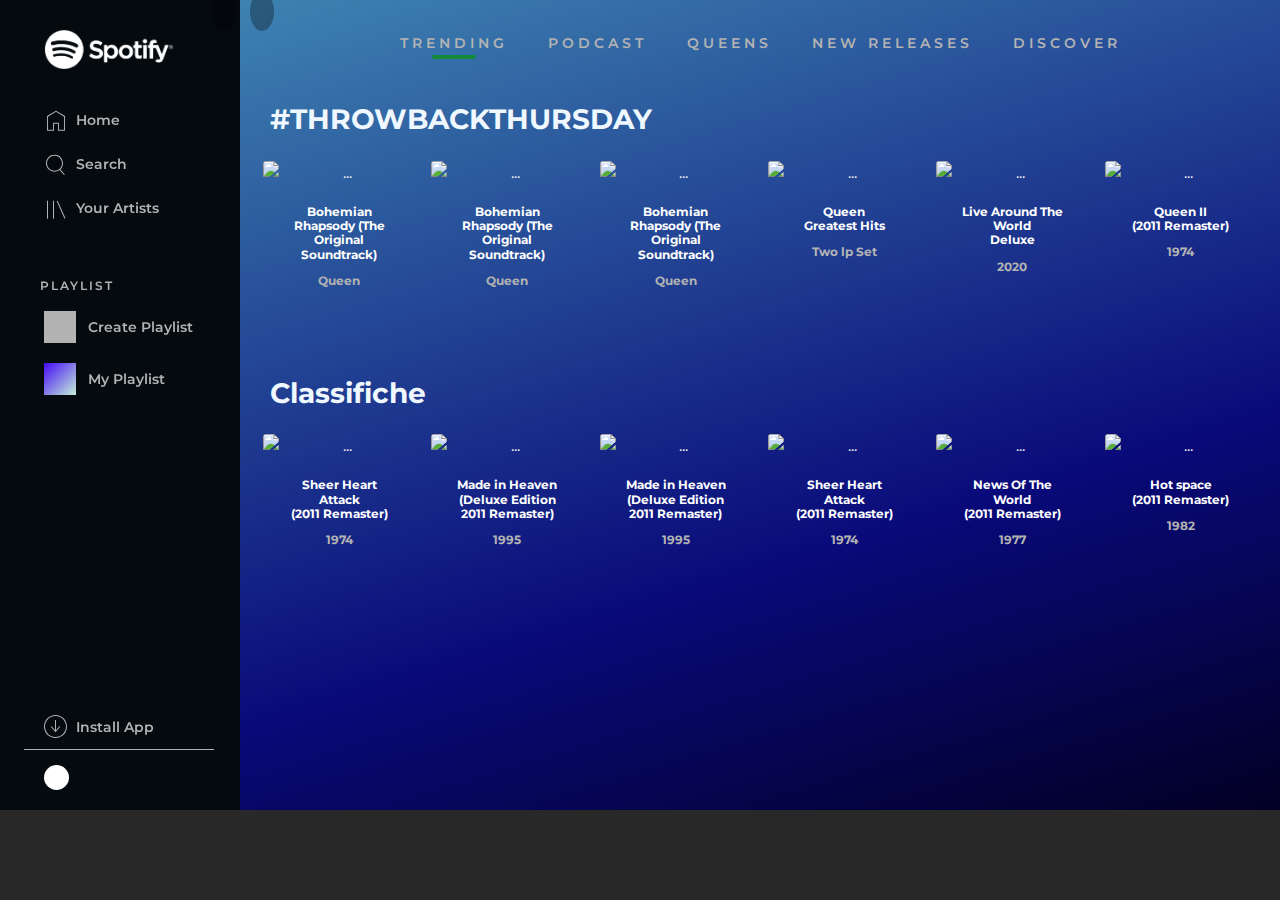
==== commit efbd013c: "last changes" ====
--- a/index.html
+++ b/index.html
@@ -3,73 +3,69 @@
 
 <head>
     <meta charset="UTF-8">
-    <meta name="viewport"
-          content="width=device-width, initial-scale=1.0">
-    <link rel="stylesheet"
-          href="https://stackpath.bootstrapcdn.com/bootstrap/4.5.2/css/bootstrap.min.css">
-    <link rel="stylesheet"
-          href="style.css">
+    <meta name="viewport" content="width=device-width, initial-scale=1.0">
+    <link rel="stylesheet" href="https://stackpath.bootstrapcdn.com/bootstrap/4.5.2/css/bootstrap.min.css">
+    <link rel="stylesheet" href="style.css">
     <title>Spotify Clone</title>
 </head>
 
 <body>
     <div class="wrapper d-flex flex-column-reverse flex-md-row">
         <div class="sideNav d-flex flex-row flex-md-column">
-            <div class="sideNav__nav d-flex flex-row flex-md-column">
+            <div class="sideNav__nav sideNav__top d-flex flex-row flex-md-column">
                 <!-- logo -->
 
-                <a href="#"
-                   class="sideNav__logo d-none d-md-block"><img src="./imgs/Spotify_Logo_RGB_White.png"
-                         alt="spotify_logo"></a>
+                <a href="#" class="sideNav__logo d-none d-md-block"><img src="./imgs/Spotify_Logo_RGB_White.png"
+                        alt="spotify_logo"></a>
 
                 <!-- sidebar links -->
-                <div class="sideNav__nav-links d-flex flex-row flex-md-column text-left">
-                    <a href="#"> <svg class="mr-2"
-                             viewBox="0 0 512 512"
-                             width="24"
-                             height="24"
-                             xmlns="http://www.w3.org/2000/svg">
-                            <path d="M 256.274 60.84 L 84.324 166.237 L 84.324 443.063 L 193.27 443.063 L 193.27 293.73 L 320.228 293.73 L 320.228 443.063 L 428.222 443.063 L 428.222 165.476 L 256.274 60.84 Z M 256.274 35.95 L 448.452 149.145 L 448.452 464.395 L 300 464.395 L 300 315.062 L 213.499 315.062 L 213.499 464.395 L 64.095 464.395 L 64.095 150.161 L 256.274 35.95 Z"
-                                  fill="currentColor"></path>
+                <div class=" sideNav__nav-links d-flex flex-row flex-md-column text-left">
+                    <a href="index.html"> <svg class="mr-2" viewBox="0 0 512 512" width="24" height="24"
+                            xmlns="http://www.w3.org/2000/svg">
+                            <path
+                                d="M 256.274 60.84 L 84.324 166.237 L 84.324 443.063 L 193.27 443.063 L 193.27 293.73 L 320.228 293.73 L 320.228 443.063 L 428.222 443.063 L 428.222 165.476 L 256.274 60.84 Z M 256.274 35.95 L 448.452 149.145 L 448.452 464.395 L 300 464.395 L 300 315.062 L 213.499 315.062 L 213.499 464.395 L 64.095 464.395 L 64.095 150.161 L 256.274 35.95 Z"
+                                fill="currentColor"></path>
                         </svg> <span>Home</span></a>
-                    <a href="#"><svg class="mr-2"
-                             viewBox="0 0 512 512"
-                             width="24"
-                             height="24"
-                             xmlns="http://www.w3.org/2000/svg">
-                            <path d="M349.714 347.937l93.714 109.969-16.254 13.969-93.969-109.969q-48.508 36.825-109.207 36.825-36.826 0-70.476-14.349t-57.905-38.603-38.603-57.905-14.349-70.476 14.349-70.476 38.603-57.905 57.905-38.603 70.476-14.349 70.476 14.349 57.905 38.603 38.603 57.905 14.349 70.476q0 37.841-14.73 71.619t-40.889 58.921zM224 377.397q43.428 0 80.254-21.461t58.286-58.286 21.461-80.254-21.461-80.254-58.286-58.285-80.254-21.46-80.254 21.46-58.285 58.285-21.46 80.254 21.46 80.254 58.285 58.286 80.254 21.461z"
-                                  fill="currentColor"
-                                  fill-rule="evenodd"></path>
+                    <a href="#"><svg class="mr-2" viewBox="0 0 512 512" width="24" height="24"
+                            xmlns="http://www.w3.org/2000/svg">
+                            <path
+                                d="M349.714 347.937l93.714 109.969-16.254 13.969-93.969-109.969q-48.508 36.825-109.207 36.825-36.826 0-70.476-14.349t-57.905-38.603-38.603-57.905-14.349-70.476 14.349-70.476 38.603-57.905 57.905-38.603 70.476-14.349 70.476 14.349 57.905 38.603 38.603 57.905 14.349 70.476q0 37.841-14.73 71.619t-40.889 58.921zM224 377.397q43.428 0 80.254-21.461t58.286-58.286 21.461-80.254-21.461-80.254-58.286-58.285-80.254-21.46-80.254 21.46-58.285 58.285-21.46 80.254 21.46 80.254 58.285 58.286 80.254 21.461z"
+                                fill="currentColor" fill-rule="evenodd"></path>
                         </svg><span>Search</span></a>
-                    <a href="#"><svg class="mr-2"
-                             viewBox="0 0 512 512"
-                             width="24"
-                             height="24"
-                             xmlns="http://www.w3.org/2000/svg">
+                    <a href="artists.html"><svg class="mr-2" viewBox="0 0 512 512" width="24" height="24"
+                            xmlns="http://www.w3.org/2000/svg">
                             <path class="mr-2"
-                                  d="M291.301 81.778l166.349 373.587-19.301 8.635-166.349-373.587zM64 463.746v-384h21.334v384h-21.334zM192 463.746v-384h21.334v384h-21.334z"
-                                  fill="currentColor"></path>
-                        </svg><span> Your Library</span></a>
+                                d="M291.301 81.778l166.349 373.587-19.301 8.635-166.349-373.587zM64 463.746v-384h21.334v384h-21.334zM192 463.746v-384h21.334v384h-21.334z"
+                                fill="currentColor"></path>
+                        </svg><span> Your Artists</span></a>
+
+                </div>
+                <!-- sidebar playlist -->
+
+                <div
+                    class=" sideNav__nav-links sideNav__playlist  d-none d-md-flex flex-row flex-md-column text-left mt-5">
+                    <h6 class="ml-3">PLAYLIST</h6>
+                    <a class="sideNav__nav-addPlay" data-toggle="modal" data-target="#createPlaylistModal"><i
+                            class="fas fa-plus "></i><span>Create Playlist</span></a>
+                    <a href="#"><span class="sideNav__nav-play-thumb"><i class="fas fa-music"></i></span><span> My
+                            Playlist</span></a>
 
                 </div>
             </div>
 
             <!-- sidebar install app -->
             <div class="sideNav__footer sideNav__nav-links text-left d-none d-md-block">
-                <a href="#"> <svg role="img"
-                         height="24"
-                         width="24"
-                         viewBox="0 0 24 24"
-                         class="mr-2">
-                        <path d="M11.5 0C5.149 0 0 5.148 0 11.5 0 17.851 5.149 23 11.5 23S23 17.851 23 11.5C23 5.148 17.851 0 11.5 0zm0 22C5.71 22 1 17.29 1 11.5S5.71 1 11.5 1 22 5.71 22 11.5 17.29 22 11.5 22zm.499-6.842V5h-1v10.149l-3.418-3.975-.758.652 4.678 5.44 4.694-5.439-.757-.653-3.439 3.984z"
-                              fill="currentColor">
+                <a href="#"> <svg role="img" height="24" width="24" viewBox="0 0 24 24" class="mr-2">
+                        <path
+                            d="M11.5 0C5.149 0 0 5.148 0 11.5 0 17.851 5.149 23 11.5 23S23 17.851 23 11.5C23 5.148 17.851 0 11.5 0zm0 22C5.71 22 1 17.29 1 11.5S5.71 1 11.5 1 22 5.71 22 11.5 17.29 22 11.5 22zm.499-6.842V5h-1v10.149l-3.418-3.975-.758.652 4.678 5.44 4.694-5.439-.757-.653-3.439 3.984z"
+                            fill="currentColor">
                         </path>
                     </svg> Install App</a>
-                <a href="#"
-                   class="sideNav__user">
-                    <div class="sideNav__user-avatar"><img class="img-fluid"
-                             src="https://img2.pngio.com/avatar-female-person-user-woman-young-icon-avatar-person-png-512_512.png"
-                             alt=""></div>RitaPe
+                <a href="#" class="sideNav__user d-flex justify-content-between">
+                    <div class="d-flex">
+                        <div class="sideNav__user-avatar"><img id="img-avatar" src="" class="img-fluid" alt=""></div>
+                        <span id="usernameSpan"></span>
+                    </div><span id="logout"><i class="fas fa-sign-out-alt"></i></span>
                 </a>
 
             </div>
@@ -79,37 +75,33 @@
 
 
 
-        <main class="container-fluid container-index">
+        <main class="container-fluid container-index position-relative">
+            <div class="navArrows"><a href="#" disabled><i class="fas fa-chevron-left"></i></a><a href="albums.html"><i
+                        class="fas fa-chevron-right"></i></a></div>
+
+            <div class="d-none bedge" id="bedge">Album added to your favorite</div>
             <!-- here you put the content of each page -->
-            <div class="navBar col-12 d-flex justify-content-center">
-                <a href="#"
-                   class="navBar__link active">Trending</a>
-                <a href="#"
-                   class="navBar__link">Podcast</a>
-                <a href="#"
-                   class="navBar__link">Moods and genres</a>
-                <a href="#"
-                   class="navBar__link">New releases</a>
-                <a href="#"
-                   class="navBar__link">Discover</a>
-
-
+            <div class="navBar__hamburger d-flex justify-content-end d-md-none mt-4"><i class="fas fa-bars"></i>
             </div>
-
-            <!--==================== Cards Section Modified ==========================-->
-            <section class="index__cards ">
-                <h3 class="text-left my-3"
-                    style="font-weight: bold">#THROWBACKTHURSDAY</h3>
+            <div class="index__navBar navBar col-12 d-none d-md-flex justify-content-center" id="indexNavbar">
+                <a href="#" class="navBar__link active">Trending</a>
+                <a href="#" class="navBar__link">Podcast</a>
+                <a href="albums.html" class="navBar__link">Queens</a>
+                <a href="#" class="navBar__link">New releases</a>
+                <a href="#" class="navBar__link">Discover</a>
+
+
+            </div>
+            <section class="index__cards container">
+                <h3 class="text-left my-3" style="font-weight: bold">#THROWBACKTHURSDAY</h3>
 
                 <div class="row">
-                    <div class="col-6 col-md-4 col-lg-3 col-xl-2 text-center d-flex"
-                         style="margin-bottom: 2rem">
+                    <div class="col-6 col-md-4 col-lg-3 col-xl-2 text-center d-flex" style="margin-bottom: 2rem">
                         <div class="card card-spotify">
                             <div class="img-albums">
                                 <div class="imgAlbum">
                                     <img src="https://images-na.ssl-images-amazon.com/images/I/71V74NRrgPL._AC_SL1200_.jpg"
-                                         class="card-img-top d-flex"
-                                         alt="..." />
+                                        class="card-img-top d-flex" alt="..." />
                                     <div class="play_container">
                                         <i class="far fa-play-circle playFav"></i>
                                     </div>
@@ -126,14 +118,12 @@
                             </div>
                         </div>
                     </div>
-                    <div class="col-6 col-md-4 col-lg-3 col-xl-2  text-center d-flex"
-                         style="margin-bottom: 2rem">
+                    <div class="col-6 col-md-4 col-lg-3 col-xl-2  text-center" style="margin-bottom: 2rem">
                         <div class="card card-spotify">
                             <div class="img-albums">
                                 <div class="imgAlbum">
                                     <img src="https://m.media-amazon.com/images/I/71P0x5gbkSL._SS500_.jpg"
-                                         class="card-img-top d-flex"
-                                         alt="..." />
+                                        class="card-img-top d-flex" alt="..." />
                                     <div class="play_container">
                                         <i class="far fa-play-circle playFav"></i>
                                     </div>
@@ -150,14 +140,12 @@
                             </div>
                         </div>
                     </div>
-                    <div class="col-6 col-md-4 col-lg-3 col-xl-2  text-center d-flex"
-                         style="margin-bottom: 2rem">
+                    <div class="col-6 col-md-4 col-lg-3 col-xl-2  text-center" style="margin-bottom: 2rem">
                         <div class="card card-spotify">
                             <div class="img-albums">
                                 <div class="imgAlbum">
                                     <img src="https://images-na.ssl-images-amazon.com/images/I/51UtWpxbNYL._AC_SL1500_.jpghttps://images-na.ssl-images-amazon.com/images/I/91sLchfSmpL._AC_SL1500_.jpg"
-                                         class="card-img-top d-flex"
-                                         alt="..." />
+                                        class="card-img-top" alt="..." />
                                     <div class="play_container">
                                         <i class="far fa-play-circle playFav"></i>
                                     </div>
@@ -174,14 +162,12 @@
                             </div>
                         </div>
                     </div>
-                    <div class="col-6 col-md-4 col-lg-3 col-xl-2  text-center d-flex"
-                         style="margin-bottom: 2rem">
+                    <div class="col-6 col-md-4 col-lg-3 col-xl-2  text-center " style="margin-bottom: 2rem">
                         <div class="card card-spotify">
                             <div class="img-albums">
                                 <div class="imgAlbum">
                                     <img src="https://images-na.ssl-images-amazon.com/images/I/81IdGCZz2KL._AC_SL1500_.jpg"
-                                         class="card-img-top d-flex"
-                                         alt="..." />
+                                        class="card-img-top" alt="..." />
                                     <div class="play_container">
                                         <i class="far fa-play-circle playFav"></i>
                                     </div>
@@ -196,14 +182,12 @@
                             </div>
                         </div>
                     </div>
-                    <div class="col-6 col-md-4 col-lg-3 col-xl-2  text-center d-flex"
-                         style="margin-bottom: 2rem">
+                    <div class="col-6 col-md-4 col-lg-3 col-xl-2  text-center" style="margin-bottom: 2rem">
                         <div class="card card-spotify">
                             <div class="img-albums">
                                 <div class="imgAlbum">
                                     <img src="https://images-na.ssl-images-amazon.com/images/I/91A1%2BqyzqBL._AC_SL1500_.jpg"
-                                         class="card-img-top d-flex"
-                                         alt="..." />
+                                        class="card-img-top" alt="..." />
                                     <div class="play_container">
                                         <i class="far fa-play-circle playFav"></i>
                                     </div>
@@ -218,14 +202,12 @@
                             </div>
                         </div>
                     </div>
-                    <div class="col-6 col-md-4 col-lg-3 col-xl-2  text-center d-flex"
-                         style="margin-bottom: 2rem">
+                    <div class="col-6 col-md-4 col-lg-3 col-xl-2  text-center" style="margin-bottom: 2rem">
                         <div class="card card-spotify">
                             <div class="img-albums">
                                 <div class="imgAlbum">
                                     <img src="https://images-na.ssl-images-amazon.com/images/I/71B34LLm%2B9L._AC_SL1400_.jpg"
-                                         class="card-img-top d-flex"
-                                         alt="..." />
+                                        class="card-img-top" alt="..." />
                                     <div class="play_container">
                                         <i class="far fa-play-circle playFav"></i>
                                     </div>
@@ -241,18 +223,15 @@
                         </div>
                     </div>
                 </div>
-                <h3 class="text-left my-3"
-                    style="font-weight: bold">Classifiche</h3>
+                <h3 class="text-left my-3" style="font-weight: bold">Classifiche</h3>
 
                 <div class="row">
-                    <div class="col-6 col-md-4 col-lg-3 col-xl-2  text-center d-flex"
-                         style="margin-bottom: 2rem">
+                    <div class="col-6 col-md-4 col-lg-3 col-xl-2  text-center " style="margin-bottom: 2rem">
                         <div class="card card-spotify">
                             <div class="img-albums">
                                 <div class="imgAlbum">
                                     <img src="https://charts-images.scdn.co/assets/locale_en/regional/daily/region_global_large.jpg"
-                                         class="card-img-top d-flex"
-                                         alt="..." />
+                                        class="card-img-top" alt="..." />
                                     <div class="play_container">
                                         <i class="far fa-play-circle playFav"></i>
                                     </div>
@@ -267,14 +246,12 @@
                             </div>
                         </div>
                     </div>
-                    <div class="col-6 col-md-4 col-lg-3 col-xl-2  text-center d-flex"
-                         style="margin-bottom: 2rem">
+                    <div class="col-6 col-md-4 col-lg-3 col-xl-2  text-center " style="margin-bottom: 2rem">
                         <div class="card card-spotify">
                             <div class="img-albums">
                                 <div class="imgAlbum">
                                     <img src="https://charts-images.scdn.co/assets/locale_en/regional/daily/region_it_default.jpg"
-                                         class="card-img-top d-flex"
-                                         alt="..." />
+                                        class="card-img-top" alt="..." />
                                     <div class="play_container">
                                         <i class="far fa-play-circle playFav"></i>
                                     </div>
@@ -291,14 +268,12 @@
                             </div>
                         </div>
                     </div>
-                    <div class="col-6 col-md-4 col-lg-3 col-xl-2  text-center d-flex"
-                         style="margin-bottom: 2rem">
+                    <div class="col-6 col-md-4 col-lg-3 col-xl-2  text-center " style="margin-bottom: 2rem">
                         <div class="card card-spotify">
                             <div class="img-albums">
                                 <div class="imgAlbum">
                                     <img src="https://m.media-amazon.com/images/I/61zWioxHfwL._SS500_.jpg"
-                                         class="card-img-top d-flex"
-                                         alt="..." />
+                                        class="card-img-top d-flex" alt="..." />
                                     <div class="play_container">
                                         <i class="far fa-play-circle playFav"></i>
                                     </div>
@@ -315,14 +290,12 @@
                             </div>
                         </div>
                     </div>
-                    <div class="col-6 col-md-4 col-lg-3 col-xl-2  text-center d-flex"
-                         style="margin-bottom: 2rem">
+                    <div class="col-6 col-md-4 col-lg-3 col-xl-2  text-center " style="margin-bottom: 2rem">
                         <div class="card card-spotify">
                             <div class="img-albums">
                                 <div class="imgAlbum">
                                     <img src="https://images-na.ssl-images-amazon.com/images/I/71V5KksYYYL._AC_SL1400_.jpg"
-                                         class="card-img-top d-flex"
-                                         alt="..." />
+                                        class="card-img-top" alt="..." />
                                     <div class="play_container">
                                         <i class="far fa-play-circle playFav"></i>
                                     </div>
@@ -337,14 +310,12 @@
                             </div>
                         </div>
                     </div>
-                    <div class="col-6 col-md-4 col-lg-3 col-xl-2  text-center d-flex"
-                         style="margin-bottom: 2rem">
+                    <div class="col-6 col-md-4 col-lg-3 col-xl-2  text-center d-flex" style="margin-bottom: 2rem">
                         <div class="card card-spotify">
                             <div class="img-albums">
                                 <div class="imgAlbum">
                                     <img src="https://images-na.ssl-images-amazon.com/images/I/819A1bn-xyL._AC_SL1400_.jpg"
-                                         class="card-img-top d-flex"
-                                         alt="..." />
+                                        class="card-img-top" alt="..." />
                                     <div class="play_container">
                                         <i class="far fa-play-circle playFav"></i>
                                     </div>
@@ -359,14 +330,12 @@
                             </div>
                         </div>
                     </div>
-                    <div class="col-6 col-md-4 col-lg-3 col-xl-2  text-center d-flex"
-                         style="margin-bottom: 2rem">
+                    <div class="col-6 col-md-4 col-lg-3 col-xl-2  text-center " style="margin-bottom: 2rem">
                         <div class="card card-spotify">
                             <div class="img-albums">
                                 <div class="imgAlbum">
                                     <img src="https://upload.wikimedia.org/wikipedia/en/3/3c/Queen_Hot_Space.png"
-                                         class="card-img-top d-flex"
-                                         alt="..." />
+                                        class="card-img-top" alt="..." />
                                     <div class="play_container">
                                         <i class="far fa-play-circle playFav"></i>
                                     </div>
@@ -383,28 +352,52 @@
                     </div>
                 </div>
             </section>
-            <!--================ End Cards Modified ==================================-->
+            <!-- Create Playlist Modal -->
+            <div class="modal fade" id="createPlaylistModal" tabindex="-1" role="dialog"
+                aria-labelledby="createPlaylistModalLabel" aria-hidden="true">
+                <div class="modal-dialog" role="document">
+                    <div class="modal-content">
+                        <div class="modal-header text-center">
+                            <h5 class="modal-title" id="createPlaylistModalLabel">Create Playlist</h5>
+                            <button type="button" class="close" data-dismiss="modal" aria-label="Close">
+                                <span aria-hidden="true"><i class="far fa-times-circle text-white"></i></span>
+                            </button>
+                        </div>
+                        <div class="modal-body">
+                            <div class="input-group mb-3">
+                                <input id="playlistName" type="text" class="form-control" placeholder="Playlist Name"
+                                    value="" aria-label="Playlist Name" aria-describedby="playslist-name">
+
+                            </div>
+                        </div>
+                        <div class="modal-footer">
+
+                            <button type="button" id="createPlaylistBtn" class="btn-login btn-green btn-modals"
+                                data-dismiss="modal">Create
+                                Playlist</button>
+                        </div>
+                    </div>
+                </div>
+            </div>
         </main>
+
     </div>
-
     <section class="player">
-        <iframe src="https://open.spotify.com/embed/track/0VjIjW4GlUZAMYd2vXMi3b"
-                id="music-player"
-                frameborder="0"
-                allowtransparency="true"
-                allow="encrypted-media"
-                autoplay="1"></iframe>
+        <iframe src="https://open.spotify.com/embed/track/0VjIjW4GlUZAMYd2vXMi3b" id="music-player" frameborder="0"
+            allowtransparency="true" allow="encrypted-media" autoplay="1"></iframe>
     </section>
 
-
-    <!-- jQuery (necessary for Bootstrap's JavaScript plugins) -->
-    <script src="https://ajax.googleapis.com/ajax/libs/jquery/1.12.4/jquery.min.js"></script>
-    <!-- Include all compiled plugins (below), or include individual files as needed -->
-    <script src="js/bootstrap.min.js"></script>
-
-    <!-- ================ Fontawasome Add ========================-->
-    <script src="https://kit.fontawesome.com/84a612360c.js"
-            crossorigin="anonymous"></script>
+    <script src="./js/index.js"></script>
+
+    <!-- jQuery library -->
+    <script src="https://ajax.googleapis.com/ajax/libs/jquery/3.5.1/jquery.min.js"></script>
+
+    <!-- Popper JS -->
+    <script src="https://cdnjs.cloudflare.com/ajax/libs/popper.js/1.16.0/umd/popper.min.js"></script>
+
+    <!-- Latest compiled JavaScript -->
+    <script src="https://maxcdn.bootstrapcdn.com/bootstrap/4.5.2/js/bootstrap.min.js"></script>
+    <script src="https://kit.fontawesome.com/84a612360c.js" crossorigin="anonymous"></script>
 </body>
 
 </html>--- a/style.css
+++ b/style.css
@@ -7,307 +7,591 @@
 */
 
 :root {
-	--color-navbar: #050a0f;
-	--color-player: #282828;
-	--main-font: "Montserrat", sans- serif;
-	--color-links-sideNav: #b3b3b3;
-	--color-dividers-login: #d9dadc;
-	--plyer-height-desktop: 90px;
-	--color-green: #15883e;
-	--color-bacl-hover: #282828;
-	--color-background: #181818;
-}
-
+  --color-navbar: #050a0f;
+  --color-player: #282828;
+  --main-font: "Montserrat", sans- serif;
+  --color-links-sideNav: #b3b3b3;
+  --color-dividers-login: #d9dadc;
+  --plyer-height-desktop: 90px;
+  --color-green: #15883e;
+  --color-bacl-hover: #282828;
+  --color-background: #181818;
+}
 /*---------------------------- UTILS------------------------------ */
 
 /*---------------------------- SCHELETON AND GENERAL SETTINGS------------------------------ */
 .wrapper {
-	font-family: var(--main-font);
-	min-height: 100vh;
-	padding-bottom: 90px;
-}
-
+  font-family: var(--main-font);
+  min-height: 100vh;
+  padding-bottom: 90px;
+}
 .container-fluid {
-	background-color: var(--color-background);
-	margin: 0;
-	max-width: none;
-}
-
+  background-color: var(--color-background);
+  margin: 0;
+  max-width: none;
+}
+.container-album {
+  background-color: #0f0f0f;
+}
 .container-index {
-	background: rgb(2, 0, 36);
-	background: linear-gradient(343deg,
-			rgba(2, 0, 36, 1) 0%,
-			rgba(9, 9, 121, 1) 35%,
-			rgba(62, 131, 177, 1) 100%);
-}
-
+  background: rgb(2, 0, 36);
+  background: linear-gradient(
+    343deg,
+    rgba(2, 0, 36, 1) 0%,
+    rgba(9, 9, 121, 1) 35%,
+    rgba(62, 131, 177, 1) 100%
+  );
+}
 .col-12 {
-	padding: 0;
-}
-
+  padding: 0;
+}
+.col-6,
+.col-md-4,
+.col-lg-3 {
+  padding: 8px;
+}
+.hidden {
+  display: none;
+}
+button:focus {
+  outline: 0;
+}
+a {
+  text-decoration: none;
+}
+.fav-icon {
+  position: absolute;
+  bottom: 10px;
+  right: 10px;
+  color: white;
+}
+
+.bedge {
+  padding: 20px 20px;
+  border-radius: 10px;
+  background-color: var(--color-green);
+  color: white;
+  position: fixed;
+  top: 5%;
+  right: 10%;
+  opacity: 0;
+  animation: bedge 5s ease-in;
+}
+
+@keyframes bedge {
+  0% {
+    transform: translateX(0px);
+    opacity: 0;
+  }
+
+  20% {
+    transform: translateX(3px);
+    opacity: 1;
+  }
+  100% {
+    transform: translateX(0px);
+    opacity: 0;
+  }
+}
 /*----------------------------- BUTTONS---------------------------------- */
 
 .btn-fb {
-	color: rgb(255, 255, 255);
-	background-color: rgb(59, 89, 152);
-}
-
+  color: rgb(255, 255, 255);
+  background-color: rgb(59, 89, 152);
+}
+.btn-login:hover {
+  transform: translateY(2px);
+}
 .btn-login {
-	font-size: 14px;
-	line-height: 1;
-	transition-property: background-color, border-color, color, box-shadow, filter;
-	transition-duration: 0.3s;
-	letter-spacing: 2px;
-	min-width: 160px;
-	text-transform: uppercase;
-	white-space: normal;
-	text-align: center;
-	font-weight: 500;
-	border-radius: 500px;
-	padding: 16px 48px 18px;
-	border-width: 0px;
-}
-
+  font-size: 14px;
+  line-height: 1;
+  transition-property: background-color, border-color, color, box-shadow, filter;
+  transition-duration: 0.3s;
+  letter-spacing: 2px;
+  min-width: 160px;
+  text-transform: uppercase;
+  white-space: normal;
+  text-align: center;
+  font-weight: 500;
+  border-radius: 500px;
+  padding: 16px 48px 18px;
+  border-width: 0px;
+  transition: all 0.3s ease-in;
+}
+a.btn-login,
+a.btn-login.bt-fb {
+  text-decoration: none;
+}
 .btn-black {
-	color: rgb(255, 255, 255);
-	background-color: rgb(0, 0, 0);
-}
-
+  color: rgb(255, 255, 255);
+  background-color: rgb(0, 0, 0);
+}
 .btn-default {
-	color: rgb(97, 100, 103);
-	box-shadow: rgb(97, 100, 103) 0px 0px 0px 2px inset;
-	background-color: transparent;
-}
-
+  color: rgb(97, 100, 103);
+  box-shadow: rgb(97, 100, 103) 0px 0px 0px 2px inset;
+  background-color: transparent;
+}
 .btn-green {
-	color: rgb(255, 255, 255);
-	background-color: rgb(21, 136, 62);
-}
-
+  color: rgb(255, 255, 255);
+  background-color: rgb(21, 136, 62);
+  outline: none;
+}
+.btn-green:hover {
+  outline: none;
+  background-color: rgb(24, 214, 91);
+}
 .btn-dark-trasparent {
-	background-color: rgba(25, 20, 20, 0.3);
-	border: solid 2px var(--color-links-sideNav);
-	color: white;
-}
-
+  background-color: rgba(25, 20, 20, 0.3);
+  border: solid 2px var(--color-links-sideNav);
+  color: white;
+}
+.btn-modals {
+  padding: 10px 10px;
+}
+
+/* ---------------------------------------NAV ARROWS--------------------------------- */
+.navArrows {
+  position: fixed;
+  top: 50x;
+  left: 16%;
+  color:var(--color-links-sideNav);
+  z-index: 9999;
+  min-width: 100px;
+}
+.navArrows  a i{
+ padding: 10px 12px;
+ background-color: rgba(0, 0, 0, 0.3);
+ border-radius: 100%;
+ margin: 10px 7px;
+   color:var(--color-links-sideNav);
+
+}
+.navArrows a i:hover{
+ transform: scaleX(3%);
+ cursor: pointer;
+ color:whitesmoke;
+  box-shadow: 0 0 11px rgba(33,33,33,.2); 
+   background-color: rgba(0, 0, 0, 0.5);
+
+
+
+}
 /* ---------------------------------------SIDENAV--------------------------------- */
+
 .sideNav {
-	width: 20vw;
-	min-width: 250px;
-	max-width: 320px;
-	background-color: var(--color-navbar);
-	padding: 1.5em;
-	position: relative;
-}
-
+  width: 20vw;
+  min-width: 240px;
+  max-width: 250px;
+  background-color: var(--color-navbar);
+  padding: 1.5em;
+  position: relative;
+}
+.sideNav__top {
+  position: fixed;
+  top: 30px;
+}
 .sideNav__logo img {
-	width: 76%;
-	margin-left: 20px;
-	margin-bottom: 30px;
+  width: 18vw;
+  max-width: 130px;
+  margin-left: 20px;
+  margin-bottom: 30px;
 }
 
 .sideNav__nav-links a {
-	color: var(--color-links-sideNav);
-	padding: 10px 20px;
-	font-weight: 600;
-	font-size: 1.2em;
-	display: flex;
-	align-items: center;
-	text-decoration: none;
+  color: var(--color-links-sideNav);
+  padding: 10px 20px;
+  font-weight: 600;
+  font-size: 14px;
+  display: flex;
+  align-items: center;
+  text-decoration: none;
+}
+.sideNav__nav-links a:hover {
+  background-color: var(--color-player);
+  cursor: pointer;
+}
+.sideNav__playlist h6 {
+  color: var(--color-links-sideNav);
+  font-weight: 600;
+  font-size: 12px;
+  letter-spacing: 2px;
+}
+.sideNav__nav-addPlay i {
+  width: 32px;
+  height: 32px;
+  display: flex;
+  align-items: center;
+  justify-content: center;
+  font-size: 18px;
+  background-color: var(--color-links-sideNav);
+  color: black;
+  margin-right: 12px;
+}
+.sideNav__nav-addPlay:hover {
+  color: white;
+}
+.sideNav__nav-play-thumb {
+  background: linear-gradient(135deg, #450af5, #c4efd9);
+  width: 32px;
+  height: 32px;
+  padding: 4px;
+  display: -webkit-box;
+  display: -ms-flexbox;
+  margin-right: 12px;
+  display: flex;
+  -webkit-box-align: center;
+  -ms-flex-align: center;
+  align-items: center;
+  -webkit-box-pack: center;
+  -ms-flex-pack: center;
+  justify-content: center;
+  -ms-flex-negative: 0;
+  flex-shrink: 0;
+  color: white;
+}
+
+.sideNav__nav-addPlay:hover i {
+  background-color: white;
+  transform: translateY(-2px);
 }
 
 .sideNav__footer {
-	position: absolute;
-	top: 77vh;
-}
-
+  position: fixed;
+  bottom: 100px;
+  width: 18%;
+  max-width: 190px;
+  min-width: 180px;
+}
 .sideNav__user-avatar {
-	height: 25px;
-	width: 25px;
-	background-color: white;
-	border-radius: 100%;
-	margin-right: 8px;
-}
-
+  height: 25px;
+  width: 25px;
+  background-color: white;
+  border-radius: 100%;
+  margin-right: 8px;
+  overflow: hidden;
+}
 .sideNav__nav-links a.sideNav__user {
-	color: white;
-	border-top: 1px solid var(--color-links-sideNav);
-	padding-top: 15px;
-}
-
+  color: white;
+  border-top: 1px solid var(--color-links-sideNav);
+  padding-top: 15px;
+}
 /* ----------------------------------------------------NAVBAR----------------------------------------------------------- */
 
-
 .navBar a.navBar__link {
-	text-transform: uppercase;
-	color: #b3b3b3;
-
-	margin: 33px 20px;
-	font-size: 14px;
-	font-weight: 600;
-	letter-spacing: 4px;
-	position: relative;
-	text-decoration: none;
-}
-
+  text-transform: uppercase;
+  color: #b3b3b3;
+
+  margin: 33px 20px;
+  font-size: 14px;
+  font-weight: 600;
+  letter-spacing: 4px;
+  position: relative;
+  text-decoration: none;
+}
+.navBar a.navBar__link:hover {
+  color: white;
+}
 a.navBar__link.active::after {
-	position: absolute;
-	content: "";
-	width: 40%;
-	height: 4px;
-	bottom: -5px;
-	left: 50%;
-	transform: translateX(-50%);
-	background-color: var(--color-green);
-}
-
+  position: absolute;
+  content: "";
+  width: 40%;
+  height: 4px;
+  bottom: -5px;
+  left: 50%;
+  transform: translateX(-50%);
+  background-color: var(--color-green);
+}
 /* -----------------------------------------------PLAYER BOTTOM---------------------------------------------*/
 .player iframe {
-	width: 100vw;
-	height: var(--plyer-height-desktop);
-	background-color: var(--color-player);
-	position: fixed;
-	bottom: 0;
-	z-index: 1;
-}
-
+  width: 100vw;
+  height: var(--plyer-height-desktop);
+  background-color: var(--color-player);
+  position: fixed;
+  bottom: 0;
+  z-index: 99;
+}
+
+/* ----------------------------------------------------MODALS----------------------------------------------------------- */
+.modal-content {
+  background-color: var(--color-bacl-hover);
+  color: var(--color-dividers-login);
+  text-align: center;
+}
+.modal-body input {
+  border-radius: 30px;
+}
+.modal-header {
+  border-bottom: none;
+}
+.modal-body input::placeholder {
+  border-radius: 30px;
+  color: var(--color-links-sideNav);
+  font-family: var(--main-font);
+  font-size: 12px;
+}
+.modal-body {
+  border-bottom: none;
+  padding-bottom: 20px;
+}
+.modal-footer {
+  justify-content: center;
+  border-top: none;
+  padding-bottom: 30px;
+  margin-top: -30px;
+}
 /* ----------------------------------------LOGIN-PAGE ----------------------------------------------------*/
 /* ----------------------------------------LOGIN-PAGE ----------------------------------------------------*/
 /* ----------------------------------------LOGIN-PAGE ----------------------------------------------------*/
 
 .login__box {
-	width: 80vw;
-	max-width: 450px;
-	min-width: 375px;
-	margin: 0px auto;
-	padding: 10px 30px;
-}
-
+  width: 80vw;
+  max-width: 450px;
+  min-width: 375px;
+  margin: 0px auto;
+  padding: 10px 30px;
+}
 .login__header {
-	text-align: center;
-	padding: 22px 0px;
-	border-bottom: 1px solid var(--color-dividers-login);
+  text-align: center;
+  padding: 22px 0px;
+  border-bottom: 1px solid var(--color-dividers-login);
 }
 
 .login__logo {
-	width: 15%;
-	min-width: 130px;
+  width: 15%;
+  min-width: 130px;
 }
 
 .login__box h6 {
-	font-weight: 700;
-	text-align: center;
+  font-weight: 700;
+  text-align: center;
 }
 
 .login__socials {
-	padding-bottom: 10px;
-	margin-bottom: 20px;
-	position: relative;
-	border-bottom: 1px solid var(--color-dividers-login);
+  padding-bottom: 10px;
+  margin-bottom: 20px;
+  position: relative;
+  border-bottom: 1px solid var(--color-dividers-login);
+}
+.login__socials a:hover {
+  text-decoration: none;
+}
+.login__socials a,
+.btn-default:hover,
+.login__socials a,
+.btn-default {
+  text-decoration: none;
+}
+.login__socials a.btn-fb:hover,
+.login__socials a.btn-black:hover,
+.login__inputs a.btn-green:hover {
+  text-decoration: none;
+  color: white;
 }
 
 .login__socials::after {
-	content: "OR";
-	position: absolute;
-	bottom: -10px;
-	right: 50%;
-	background-color: white;
-	font-weight: 700;
-	font-size: 12px;
-	padding: 0px 10px;
-}
-
+  content: "OR";
+  position: absolute;
+  bottom: -10px;
+  right: 50%;
+  background-color: white;
+  font-weight: 700;
+  font-size: 12px;
+  padding: 0px 10px;
+}
 .login__inputs {
-	padding-bottom: 40px;
-	border-bottom: 1px solid var(--color-dividers-login);
-}
-
+  padding-bottom: 40px;
+  border-bottom: 1px solid var(--color-dividers-login);
+}
 .input-group-text {
-	background-color: transparent !important;
+  background-color: transparent !important;
 }
 
 .login__forgotPass a {
-	color: var(--color-green);
+  color: var(--color-green);
 }
 
 .login__signup {
-	padding-top: 24px;
-}
-
-/* -----------------------------------------------ALBUM PAGE---------------------------------------------*/
-/* -----------------------------------------------ALBUM PAGE---------------------------------------------*/
-/* -----------------------------------------------ALBUM PAGE---------------------------------------------*/
+  padding-top: 24px;
+}
+
+/* -----------------------------------------------ALBUMS PAGE---------------------------------------------*/
+/* -----------------------------------------------ALBUMS PAGE---------------------------------------------*/
+/* -----------------------------------------------ALBUMS PAGE---------------------------------------------*/
 
 /*----------------------------------------Jumbotron Artist Page--------------------------------------------*/
 
 .jumbotron {
-	background-image: url("https://cdn.britannica.com/83/149183-050-25913164/Queen.jpg");
-	background-size: cover;
-	margin-bottom: 0 !important;
-	position: relative;
-	min-height: 40vh;
-}
+  background-image: url("https://cdn.britannica.com/83/149183-050-25913164/Queen.jpg");
+  background-size: cover;
+  margin-bottom: 0 !important;
+  position: relative;
+  min-height: 40vh;
+}
+
 
 .jumbotron h1,
 p {
-	color: white;
-	font-weight: 700;
-	margin-bottom: 40px;
-	font-size: 80px;
+  color: white;
+  font-weight: 700;
+  margin-bottom: 40px;
+  font-size: 80px;
 }
 
 .jumbo-content {
-	font-family: "Montserrat", sans-serif;
-	font-style: normal;
-	margin-top: 80px;
-}
-
+  font-family: "Montserrat", sans-serif;
+  font-style: normal;
+  margin-top: 80px;
+}
 .jumbo-content h6:first-child {
-	color: #b3b3b3;
+  color: #b3b3b3;
 }
 
 .buttons-wrapper {
-	display: inline;
-	margin-right: 15px;
-}
-
-.buttons-wrapper>button {
-	padding: 15px 43px;
-	margin-right: 20px;
-}
-
+  display: inline;
+  margin-right: 15px;
+}
+
+.buttons-wrapper > button {
+  padding: 15px 43px;
+  margin-right: 20px;
+}
 .buttons-wrapper i {
-	color: white;
-	font-size: 30px;
+  color: white;
+  font-size: 30px;
 }
 
 .jumbo-links {
-	margin-top: -50px;
-	background-color: rgba(25, 20, 20, 0.26);
+  margin-top: -50px;
+  background-color: rgba(25, 20, 20, 0.26);
 }
 
 .jumbo__overlay {
-	position: absolute;
-	top: 0;
-	left: 0;
-	width: 100%;
-	height: 100%;
-	background: rgb(0, 0, 0);
-	background: linear-gradient(9deg,
-			rgba(0, 0, 0, 1) 0%,
-			rgba(116, 115, 113, 0.4243870578778135) 100%);
-}
-
-.jumbo-links>a {
-	color: #b3b3b3;
-}
-
-.jumbo-links>a:hover {
-	color: white;
-	text-decoration: none;
-}
-
-/*----------------------------------------Cards -  Artist Page--------------------------------------------*/
+  position: absolute;
+  top: 0;
+  left: 0;
+  width: 100%;
+  height: 100%;
+  background: rgb(0, 0, 0);
+  background: linear-gradient(
+    9deg,
+    rgba(0, 0, 0, 1) 0%,
+    rgba(116, 115, 113, 0.4243870578778135) 100%
+  );
+}
+.jumbo-links > a {
+  color: #b3b3b3;
+}
+.jumbo-links > a:hover {
+  color: white;
+  text-decoration: none;
+}
+
+/* -----------------------------------------------SINGLE ALBUM PAGE ---------------------------------------------*/
+/* -----------------------------------------------SINGLE ALBUM PAGE ---------------------------------------------*/
+/* -----------------------------------------------SINGLE ALBUM PAGE ---------------------------------------------*/
+.single-album{
+  margin-top: 8vh;
+}
+.single-album h3 {
+  font-weight: bold;
+  color: aliceblue;
+}
+
+.single-album .card-title {
+  font-weight: bold;
+}
+.single-album .card-spotify {
+  background-color: black;
+  color: white;
+}
+.single-album .card-body h5 {
+  font-size: 24px;
+  text-align: center;
+}
+.single-album .card-body h6 {
+  color: var(--color-links-sideNav);
+  font-size: 16px;
+}
+
+.single-album .table {
+  background-color: #0f0f0f;
+  font-size: 1.1em;
+}
+
+.single-album .row {
+  background-color: #0f0f0f;
+}
+
+.single-album .card {
+  border: 0;
+}
+
+.single-album .card > * {
+  color: white;
+  background-color: #0f0f0f;
+}
+
+.single-album .card h6 {
+  margin-top: 10px;
+  margin-bottom: 20px;
+  font-size: 1em;
+  color: #b3b3b3;
+}
+
+.single-album .card.icons-wrapper {
+  margin-top: 30px;
+}
+
+.single-album .row {
+  width: 93%;
+  margin: 30px auto;
+}
+.single-album .card {
+  background-color: transparent;
+}
+
+.single-album .icons-wrapper i {
+  padding: 10px;
+  font-size: 25px;
+}
+.single-album table tr i.fa-play-circle {
+  display: none;
+  transition: all 0.3s ease-in;
+}
+.single-album table tr:hover {
+  background-color: var(--color-player);
+  cursor: pointer;
+  animation-name: moveOnHover;
+  animation-duration: 0.3s;
+  transform: scaleX(2%);
+}
+.single-album table tr:hover th i.fa.fa-music {
+  display: none;
+}
+.single-album table tr:hover .fa-play-circle {
+  display: block;
+  font-size: 30px;
+  color: var(--color-green);
+}
+
+@keyframes moveOnHover {
+  0% {
+    transform: translateX(0px);
+  }
+
+  50% {
+    transform: translateX(3px);
+  }
+  100% {
+    transform: translateX(0px);
+  }
+}
+
+/* -----------------------------------------------INDEX ---------------------------------------------*/
+/* -----------------------------------------------INDEX ---------------------------------------------*/
+/* -----------------------------------------------INDEX ---------------------------------------------*/
+
+/*----------------------------------------Cards -  Index Page--------------------------------------------*/
 
 h3 {
 	font-weight: bold;
@@ -348,7 +632,10 @@
 
 .imgAlbum {
 	position: relative;
-	display: inline-flex;
+  display: flex;
+  flex-direction: row;
+  align-items: center;
+  
 
 }
 
@@ -390,41 +677,89 @@
 	color: red;
 }
 
+
+/* -----------------------------------------------PLAYLIST ---------------------------------------------*/
+/* -----------------------------------------------PLAYLIST ---------------------------------------------*/
+/* -----------------------------------------------PLAYLIST ---------------------------------------------*/
+.playlist__jumbotron {
+  background: #c33764; /* fallback for old browsers */
+  background: -webkit-linear-gradient(
+    to right,
+    #1d2671,
+    #c33764
+  ); /* Chrome 10-25, Safari 5.1-6 */
+  background: linear-gradient(
+    to right,
+    #1d2671,
+    #c33764
+  ); /* W3C, IE 10+/ Edge, Firefox 16+, Chrome 26+, Opera 12+, Safari 7+ */
+}
+
 /* ----------------------------------------MEDIA QUERIES ----------------------------------------------------*/
 
+@media screen and (max-width: 1200px) {
+  .navBar a.navBar__link {
+    font-size: 12px;
+    margin: 33px 10px;
+  }
+}
+
 @media screen and (max-width: 768px) {
-	.sideNav {
-		position: fixed;
-		bottom: 0;
-		height: 80px;
-		max-width: none;
-		width: 100vw;
-		padding: 10px;
-		align-items: center;
-		justify-content: center;
-	}
-
-	.sideNav__nav-links {
-		width: 100vw;
-		justify-content: space-around;
-		padding-top: 10px;
-	}
-
-	.sideNav__nav-links a {
-		display: flex;
-		flex-direction: column;
-		font-size: 0.8em;
-	}
-
-	.navBar a.navBar__link {
-		font-size: 12px;
-		margin: 33px 20px;
-	}
-
-	/* PLAYER BOTTOM*/
-
-	.player iframe {
-		height: 80px;
-		bottom: 60px;
-	}
-}+  .sideNav {
+    position: fixed;
+    bottom: 0;
+    height: 80px;
+    max-width: none;
+    width: 100vw;
+    padding: 10px;
+    align-items: center;
+    justify-content: center;
+    z-index: 98;
+  }
+  .sideNav__top {
+    position: static;
+  }
+  .sideNav__nav-links {
+    width: 100vw;
+    justify-content: space-around;
+    padding-top: 10px;
+  }
+  .sideNav__nav-links a {
+    display: flex;
+    flex-direction: column;
+    font-size: 0.8em;
+  }
+  .index__navBar {
+    display: flex;
+    flex-direction: column;
+  }
+
+  .navBar a.navBar__link {
+    font-size: 12px;
+    margin: 33px 20px;
+  }
+  .navBar a {
+    font-size: 12px;
+    margin: 33px 20px;
+  }
+
+  .index__navBar {
+    flex-direction: column;
+    align-items: center;
+  }
+  .index__navBar a.navBar__link {
+    margin: 15px 20px;
+    font-size: 16px;
+    color: white;
+  }
+  .navBar__hamburger i {
+    font-size: 30px;
+    margin-right: 30px;
+  }
+  /* PLAYER BOTTOM*/
+
+  .player iframe {
+    height: 80px;
+    bottom: 60px;
+  }
+}
